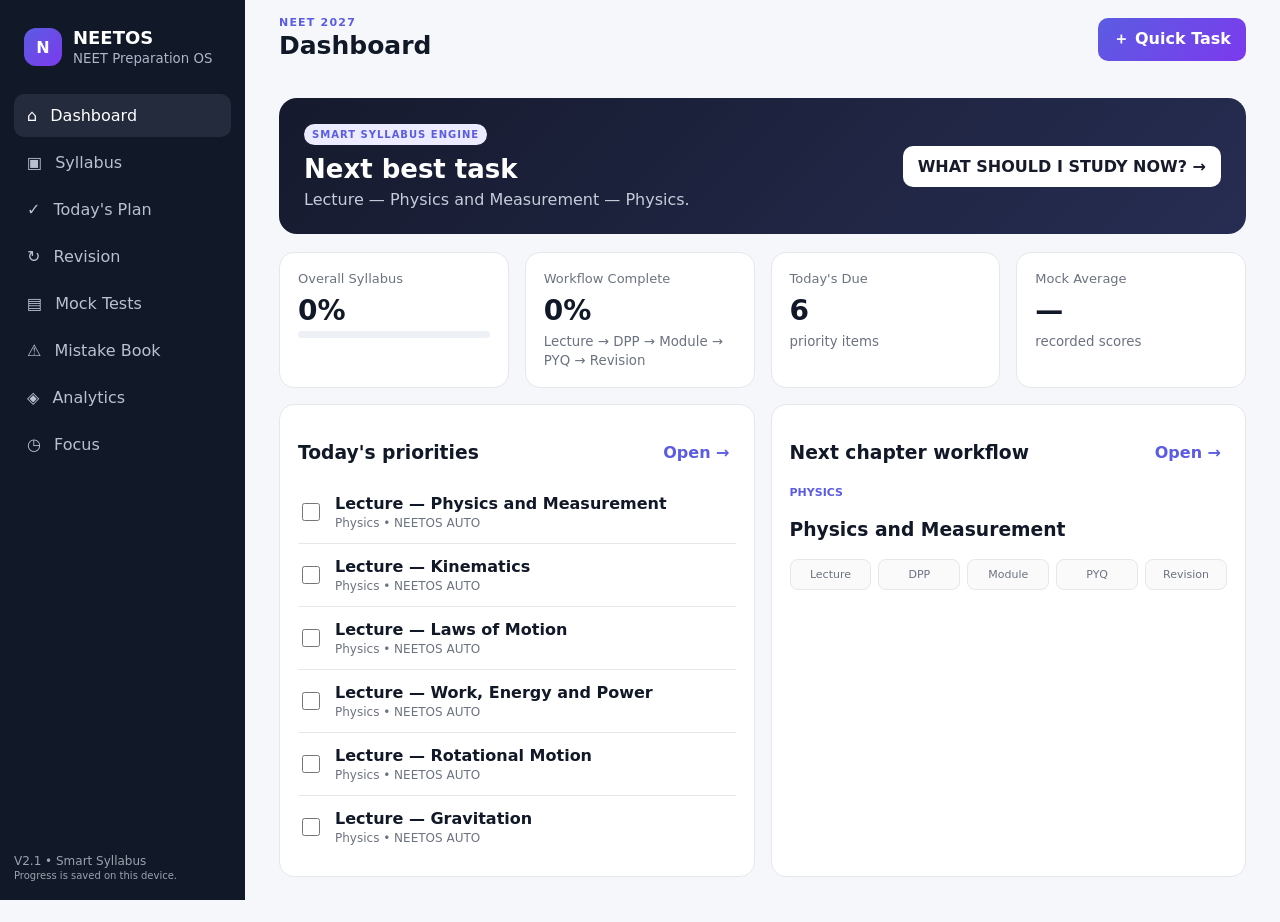
==== index.html @ 8fc38930 "Add files via upload" ====
<!doctype html><html lang="en"><head><meta charset="utf-8"><meta name="viewport" content="width=device-width,initial-scale=1"><meta name="theme-color" content="#111827"><title>NEETOS — V2.1 Smart Syllabus</title><link rel="stylesheet" href="style.css"></head><body>
<div class="app"><aside class="sidebar"><div class="brand"><div class="logo">N</div><div><b>NEETOS</b><small>NEET Preparation OS</small></div></div><nav>
<button class="nav active" data-page="dashboard">⌂ <span>Dashboard</span></button><button class="nav" data-page="syllabus">▣ <span>Syllabus</span></button><button class="nav" data-page="planner">✓ <span>Today's Plan</span></button><button class="nav" data-page="revision">↻ <span>Revision</span></button><button class="nav" data-page="mocks">▤ <span>Mock Tests</span></button><button class="nav" data-page="mistakes">⚠ <span>Mistake Book</span></button><button class="nav" data-page="analytics">◈ <span>Analytics</span></button><button class="nav" data-page="focus">◷ <span>Focus</span></button>
</nav><div class="side-note">V2.1 • Smart Syllabus<br><small>Progress is saved on this device.</small></div></aside>
<main><header class="topbar"><div><div class="eyebrow">NEET 2027</div><h1 id="pageTitle">Dashboard</h1></div><button class="primary" id="quickAdd">＋ Quick Task</button></header>
<section id="dashboard" class="page active"><div class="hero"><div><span class="pill">SMART SYLLABUS ENGINE</span><h2 id="heroTitle">Your next best task.</h2><p id="heroText"></p></div><button class="heroBtn" id="nextTaskBtn">WHAT SHOULD I STUDY NOW? →</button></div>
<div class="grid stats"><div class="card stat"><span>Overall Syllabus</span><strong id="overall">0%</strong><div class="bar"><i id="overallBar"></i></div></div><div class="card stat"><span>Workflow Complete</span><strong id="workflowPct">0%</strong><small>Lecture → DPP → Module → PYQ → Revision</small></div><div class="card stat"><span>Today's Due</span><strong id="todayDue">0</strong><small>priority items</small></div><div class="card stat"><span>Mock Average</span><strong id="mockAvg">—</strong><small>recorded scores</small></div></div>
<div class="grid two"><div class="card"><div class="cardHead"><h3>Today's priorities</h3><button class="ghost" data-go="planner">Open →</button></div><div id="dashTasks"></div></div><div class="card"><div class="cardHead"><h3>Next chapter workflow</h3><button class="ghost" data-go="syllabus">Open →</button></div><div id="dashWorkflow"></div></div></div></section>
<section id="syllabus" class="page"><div class="sectionIntro"><div><h2>Complete syllabus tracker</h2><p>Lecture → DPP → Module → PYQ → Revision. Tap a step to mark it complete.</p></div><select id="subjectFilter"><option>All</option><option>Physics</option><option>Chemistry</option><option>Biology</option></select></div><div class="card"><div id="syllabusList"></div></div></section>
<section id="planner" class="page"><div class="sectionIntro"><div><h2>Today's plan</h2><p>NEETOS generates priority tasks from your incomplete workflow.</p></div><button class="primary" id="addTask">＋ Add task</button></div><div class="card"><div id="taskList"></div></div></section>
<section id="revision" class="page"><div class="sectionIntro"><div><h2>Revision queue</h2><p>Marking a Revision checkpoint starts the 1-3-7-15-30 cycle.</p></div><button class="primary" id="addRevision">＋ Add revision</button></div><div class="card"><div id="revisionList"></div></div></section>
<section id="mocks" class="page"><div class="sectionIntro"><div><h2>Mock tests</h2><p>Record scores and build your trend.</p></div><button class="primary" id="addMock">＋ Add mock</button></div><div class="card"><div id="mockList"></div></div></section>
<section id="mistakes" class="page"><div class="sectionIntro"><div><h2>Mistake book</h2><p>Capture why the question went wrong.</p></div><button class="primary" id="addMistake">＋ Add mistake</button></div><div class="card"><div id="mistakeList"></div></div></section>
<section id="analytics" class="page"><div class="sectionIntro"><div><h2>Analytics</h2><p>Subject and workflow completion.</p></div></div><div class="grid three" id="analyticsGrid"></div><div class="card"><h3>Workflow completion</h3><div id="workflowAnalytics"></div></div></section>
<section id="focus" class="page"><div class="focusWrap"><div class="card timer"><span class="pill">FOCUS MODE</span><div id="timer">50:00</div><p>50 minutes focus</p><button class="primary" id="timerBtn">Start</button> <button class="ghost" id="resetTimer">Reset</button></div><div class="card"><h3>Focus rule</h3><p>One task. One chapter. No switching until the timer ends.</p></div></div></section>
</main></div><div class="modal" id="modal"><div class="modalBox"><button class="close" id="closeModal">×</button><h3 id="modalTitle">Add</h3><form id="modalForm"></form></div></div><script src="app.js"></script></body></html>
---- style.css ----
*{box-sizing:border-box}:root{--bg:#f5f7fb;--card:#fff;--text:#111827;--muted:#6b7280;--line:#e5e7eb;--brand:#5b5ce2;--brand2:#7c3aed}body{margin:0;font-family:Inter,system-ui,sans-serif;background:var(--bg);color:var(--text)}button,select,input{font:inherit}.app{display:flex;min-height:100vh}.sidebar{width:245px;background:#111827;color:#fff;padding:22px 14px;position:fixed;inset:0 auto 0 0}.brand{display:flex;gap:11px;align-items:center;padding:5px 10px 25px}.logo{width:38px;height:38px;border-radius:12px;display:grid;place-items:center;background:linear-gradient(135deg,var(--brand),var(--brand2));font-weight:900}.brand b{display:block;font-size:18px}.brand small{color:#aeb6c8}.nav{width:100%;border:0;background:transparent;color:#b9c1d1;text-align:left;padding:12px 13px;border-radius:10px;margin:2px 0;cursor:pointer}.nav:hover,.nav.active{background:#242b3c;color:#fff}.nav span{margin-left:8px}.side-note{position:absolute;bottom:18px;color:#9ca3af;font-size:12px}main{margin-left:245px;width:calc(100% - 245px);padding:0 34px 45px}.topbar{height:78px;display:flex;justify-content:space-between;align-items:center;margin-bottom:20px}.topbar h1{margin:2px 0;font-size:25px}.eyebrow{font-size:11px;color:var(--brand);font-weight:800;letter-spacing:1.2px}.page{display:none}.page.active{display:block}.primary,.heroBtn{border:0;background:linear-gradient(135deg,var(--brand),var(--brand2));color:#fff;border-radius:10px;padding:11px 15px;font-weight:750;cursor:pointer}.ghost{border:0;background:transparent;color:var(--brand);font-weight:700;cursor:pointer}.hero{background:linear-gradient(135deg,#151a2d,#272d52);color:#fff;border-radius:18px;padding:25px;display:flex;align-items:center;justify-content:space-between;gap:20px;margin-bottom:18px}.hero h2{margin:9px 0 6px;font-size:26px}.hero p{margin:0;color:#c7ccda}.heroBtn{background:#fff;color:#171a2b}.pill{display:inline-block;font-size:10px;font-weight:900;letter-spacing:1px;padding:5px 8px;border-radius:99px;background:#ecebff;color:var(--brand)}.grid{display:grid;gap:16px}.stats{grid-template-columns:repeat(4,1fr);margin-bottom:16px}.two{grid-template-columns:1fr 1fr}.three{grid-template-columns:repeat(3,1fr)}.card{background:var(--card);border:1px solid var(--line);border-radius:15px;padding:18px}.stat span{display:block;color:var(--muted);font-size:13px}.stat strong{display:block;font-size:28px;margin:8px 0 4px}.stat small{color:var(--muted)}.bar,.smallbar{height:7px;background:#edf0f5;border-radius:10px;overflow:hidden}.bar i,.smallbar i{display:block;height:100%;background:linear-gradient(90deg,var(--brand),var(--brand2));width:0}.cardHead,.sectionIntro,.chapterTop{display:flex;justify-content:space-between;align-items:center;gap:12px}.sectionIntro{margin-bottom:16px}.sectionIntro h2{margin:0}.sectionIntro p{color:var(--muted);margin:5px 0 0}.sectionIntro select{padding:9px;border:1px solid var(--line);border-radius:9px;background:#fff}.chapter{padding:15px 0;border-bottom:1px solid var(--line)}.chapter:last-child{border-bottom:0}.subject{font-size:11px;font-weight:800;color:var(--brand);text-transform:uppercase}.chapter strong{display:block;margin:3px 0}.meta{font-size:12px;color:var(--muted);margin-top:3px}.steps{display:grid;grid-template-columns:repeat(5,1fr);gap:7px;margin-top:11px}.step{border:1px solid var(--line);background:#fafafa;border-radius:8px;padding:8px 3px;text-align:center;cursor:pointer;font-size:11px;color:#6b7280}.step.done{background:#eefcf2;border-color:#b7e4c2;color:#15803d;font-weight:800}.task,.revision,.mock,.mistake{padding:13px 0;border-bottom:1px solid var(--line)}.task:last-child,.revision:last-child,.mock:last-child,.mistake:last-child{border-bottom:0}.task{display:flex;gap:12px;align-items:center}.task input{width:18px;height:18px}.task.done .taskTitle{text-decoration:line-through;color:var(--muted)}.taskTitle{font-weight:700}.empty{text-align:center;color:var(--muted);padding:28px}.focusWrap{display:grid;grid-template-columns:1.1fr .9fr;gap:16px}.timer{text-align:center}.timer #timer{font-size:80px;font-weight:850;margin:25px 0 10px}.modal{position:fixed;inset:0;background:#0008;display:none;align-items:center;justify-content:center;padding:18px;z-index:20}.modal.show{display:flex}.modalBox{width:min(500px,100%);background:#fff;border-radius:16px;padding:22px;position:relative}.close{position:absolute;right:14px;top:10px;border:0;background:transparent;font-size:26px}.formRow{margin:12px 0}.formRow label{display:block;font-size:12px;font-weight:750;margin-bottom:5px}.formRow input,.formRow select{width:100%;padding:10px;border:1px solid var(--line);border-radius:9px}.formActions{text-align:right;margin-top:17px}@media(max-width:900px){.sidebar{width:72px;padding:15px 8px}.brand div:last-child,.nav span,.side-note{display:none}.brand{justify-content:center}main{margin-left:72px;width:calc(100% - 72px);padding:0 16px 35px}.stats{grid-template-columns:1fr 1fr}.two,.focusWrap{grid-template-columns:1fr}.hero{align-items:flex-start;flex-direction:column}}@media(max-width:560px){.stats,.three{grid-template-columns:1fr 1fr}.card{padding:14px}.steps{gap:4px}.step{font-size:10px;padding:7px 1px}.timer #timer{font-size:58px}.hero h2{font-size:21px}.heroBtn{width:100%}}
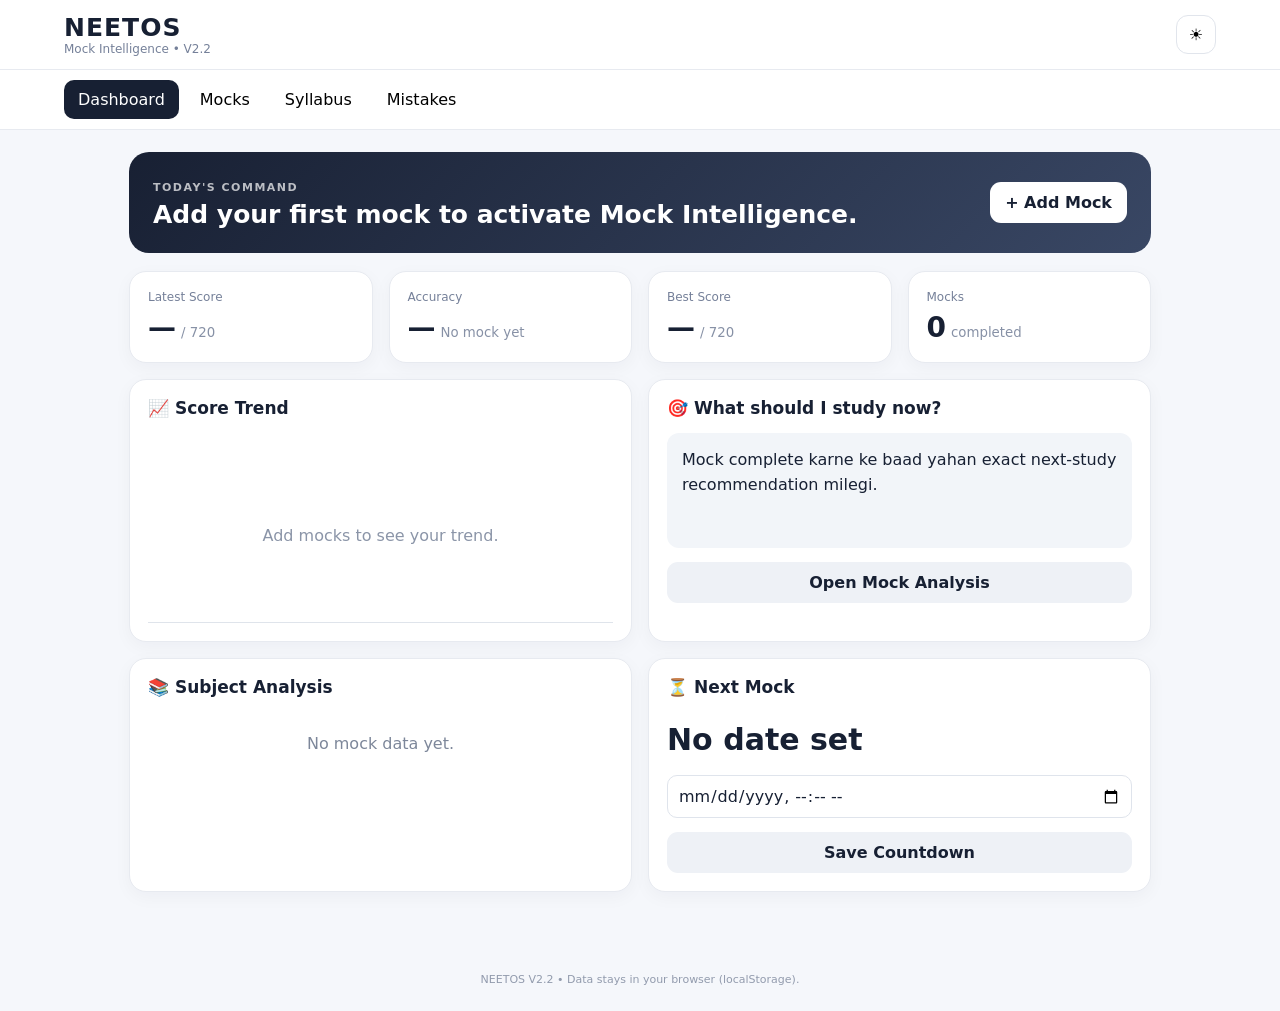
==== commit 0fd51673: "Add files via upload" ====
--- a/index.html
+++ b/index.html
@@ -1,16 +1,114 @@
-<!doctype html><html lang="en"><head><meta charset="utf-8"><meta name="viewport" content="width=device-width,initial-scale=1"><meta name="theme-color" content="#111827"><title>NEETOS — V2.1 Smart Syllabus</title><link rel="stylesheet" href="style.css"></head><body>
-<div class="app"><aside class="sidebar"><div class="brand"><div class="logo">N</div><div><b>NEETOS</b><small>NEET Preparation OS</small></div></div><nav>
-<button class="nav active" data-page="dashboard">⌂ <span>Dashboard</span></button><button class="nav" data-page="syllabus">▣ <span>Syllabus</span></button><button class="nav" data-page="planner">✓ <span>Today's Plan</span></button><button class="nav" data-page="revision">↻ <span>Revision</span></button><button class="nav" data-page="mocks">▤ <span>Mock Tests</span></button><button class="nav" data-page="mistakes">⚠ <span>Mistake Book</span></button><button class="nav" data-page="analytics">◈ <span>Analytics</span></button><button class="nav" data-page="focus">◷ <span>Focus</span></button>
-</nav><div class="side-note">V2.1 • Smart Syllabus<br><small>Progress is saved on this device.</small></div></aside>
-<main><header class="topbar"><div><div class="eyebrow">NEET 2027</div><h1 id="pageTitle">Dashboard</h1></div><button class="primary" id="quickAdd">＋ Quick Task</button></header>
-<section id="dashboard" class="page active"><div class="hero"><div><span class="pill">SMART SYLLABUS ENGINE</span><h2 id="heroTitle">Your next best task.</h2><p id="heroText"></p></div><button class="heroBtn" id="nextTaskBtn">WHAT SHOULD I STUDY NOW? →</button></div>
-<div class="grid stats"><div class="card stat"><span>Overall Syllabus</span><strong id="overall">0%</strong><div class="bar"><i id="overallBar"></i></div></div><div class="card stat"><span>Workflow Complete</span><strong id="workflowPct">0%</strong><small>Lecture → DPP → Module → PYQ → Revision</small></div><div class="card stat"><span>Today's Due</span><strong id="todayDue">0</strong><small>priority items</small></div><div class="card stat"><span>Mock Average</span><strong id="mockAvg">—</strong><small>recorded scores</small></div></div>
-<div class="grid two"><div class="card"><div class="cardHead"><h3>Today's priorities</h3><button class="ghost" data-go="planner">Open →</button></div><div id="dashTasks"></div></div><div class="card"><div class="cardHead"><h3>Next chapter workflow</h3><button class="ghost" data-go="syllabus">Open →</button></div><div id="dashWorkflow"></div></div></div></section>
-<section id="syllabus" class="page"><div class="sectionIntro"><div><h2>Complete syllabus tracker</h2><p>Lecture → DPP → Module → PYQ → Revision. Tap a step to mark it complete.</p></div><select id="subjectFilter"><option>All</option><option>Physics</option><option>Chemistry</option><option>Biology</option></select></div><div class="card"><div id="syllabusList"></div></div></section>
-<section id="planner" class="page"><div class="sectionIntro"><div><h2>Today's plan</h2><p>NEETOS generates priority tasks from your incomplete workflow.</p></div><button class="primary" id="addTask">＋ Add task</button></div><div class="card"><div id="taskList"></div></div></section>
-<section id="revision" class="page"><div class="sectionIntro"><div><h2>Revision queue</h2><p>Marking a Revision checkpoint starts the 1-3-7-15-30 cycle.</p></div><button class="primary" id="addRevision">＋ Add revision</button></div><div class="card"><div id="revisionList"></div></div></section>
-<section id="mocks" class="page"><div class="sectionIntro"><div><h2>Mock tests</h2><p>Record scores and build your trend.</p></div><button class="primary" id="addMock">＋ Add mock</button></div><div class="card"><div id="mockList"></div></div></section>
-<section id="mistakes" class="page"><div class="sectionIntro"><div><h2>Mistake book</h2><p>Capture why the question went wrong.</p></div><button class="primary" id="addMistake">＋ Add mistake</button></div><div class="card"><div id="mistakeList"></div></div></section>
-<section id="analytics" class="page"><div class="sectionIntro"><div><h2>Analytics</h2><p>Subject and workflow completion.</p></div></div><div class="grid three" id="analyticsGrid"></div><div class="card"><h3>Workflow completion</h3><div id="workflowAnalytics"></div></div></section>
-<section id="focus" class="page"><div class="focusWrap"><div class="card timer"><span class="pill">FOCUS MODE</span><div id="timer">50:00</div><p>50 minutes focus</p><button class="primary" id="timerBtn">Start</button> <button class="ghost" id="resetTimer">Reset</button></div><div class="card"><h3>Focus rule</h3><p>One task. One chapter. No switching until the timer ends.</p></div></div></section>
-</main></div><div class="modal" id="modal"><div class="modalBox"><button class="close" id="closeModal">×</button><h3 id="modalTitle">Add</h3><form id="modalForm"></form></div></div><script src="app.js"></script></body></html>+<!doctype html>
+<html lang="en">
+<head>
+<meta charset="utf-8">
+<meta name="viewport" content="width=device-width,initial-scale=1">
+<title>NEETOS V2.2</title>
+<link rel="stylesheet" href="style.css">
+</head>
+<body>
+<header class="top">
+  <div>
+    <div class="brand">NEETOS</div>
+    <div class="sub">Mock Intelligence • V2.2</div>
+  </div>
+  <button id="themeBtn" class="iconbtn">☀️</button>
+</header>
+
+<nav class="tabs">
+  <button data-tab="dashboard" class="active">Dashboard</button>
+  <button data-tab="mocks">Mocks</button>
+  <button data-tab="syllabus">Syllabus</button>
+  <button data-tab="mistakes">Mistakes</button>
+</nav>
+
+<main>
+<section id="dashboard" class="page active">
+  <div class="hero">
+    <div><span class="eyebrow">TODAY'S COMMAND</span><h1 id="command">Add your first mock to activate Mock Intelligence.</h1></div>
+    <button class="primary" onclick="showTab('mocks');scrollToForm()">+ Add Mock</button>
+  </div>
+
+  <div class="grid four">
+    <div class="card stat"><span>Latest Score</span><strong id="latestScore">—</strong><small>/ 720</small></div>
+    <div class="card stat"><span>Accuracy</span><strong id="accuracy">—</strong><small id="attemptInfo">No mock yet</small></div>
+    <div class="card stat"><span>Best Score</span><strong id="bestScore">—</strong><small>/ 720</small></div>
+    <div class="card stat"><span>Mocks</span><strong id="mockCount">0</strong><small>completed</small></div>
+  </div>
+
+  <div class="grid two">
+    <div class="card">
+      <div class="cardhead"><h2>📈 Score Trend</h2><span id="trendText"></span></div>
+      <div id="chart" class="chart empty">Add mocks to see your trend.</div>
+    </div>
+    <div class="card">
+      <div class="cardhead"><h2>🎯 What should I study now?</h2></div>
+      <div id="recommendation" class="recommendation">Your next action will appear here after mock analysis.</div>
+      <button class="secondary full" onclick="showTab('mocks')">Open Mock Analysis</button>
+    </div>
+  </div>
+
+  <div class="grid two">
+    <div class="card">
+      <div class="cardhead"><h2>📚 Subject Analysis</h2></div>
+      <div id="subjectBars"></div>
+    </div>
+    <div class="card">
+      <div class="cardhead"><h2>⏳ Next Mock</h2></div>
+      <div id="countdown" class="countdown">No date set</div>
+      <input id="nextMockDate" type="datetime-local">
+      <button class="secondary full" onclick="saveCountdown()">Save Countdown</button>
+    </div>
+  </div>
+</section>
+
+<section id="mocks" class="page">
+  <div class="sectiontitle"><div><span class="eyebrow">MOCK INTELLIGENCE</span><h1>Mock Manager</h1></div></div>
+  <div class="card formcard" id="mockFormCard">
+    <h2>➕ Add Mock Result</h2>
+    <div class="formgrid">
+      <label>Mock name<input id="mName" placeholder="Mock 04"></label>
+      <label>Date<input id="mDate" type="date"></label>
+      <label>Physics marks<input id="mPhy" type="number" min="0" max="180" placeholder="0"></label>
+      <label>Chemistry marks<input id="mChem" type="number" min="0" max="180" placeholder="0"></label>
+      <label>Biology marks<input id="mBio" type="number" min="0" max="360" placeholder="0"></label>
+      <label>Correct<input id="mCorrect" type="number" min="0" placeholder="0"></label>
+      <label>Wrong<input id="mWrong" type="number" min="0" placeholder="0"></label>
+      <label>Unattempted<input id="mUnattempted" type="number" min="0" placeholder="0"></label>
+      <label>Primary mistake type
+        <select id="mMistake"><option>Conceptual</option><option>Calculation</option><option>Memory</option><option>Silly</option><option>Misread</option></select>
+      </label>
+      <label>Weak chapter / topic<input id="mWeak" placeholder="e.g. Current Electricity"></label>
+    </div>
+    <div class="preview"><b>Total:</b> <span id="formTotal">0</span>/720 &nbsp; <b>Accuracy:</b> <span id="formAcc">—</span></div>
+    <button class="primary" onclick="addMock()">Save Mock</button>
+    <p class="hint">Marks can be entered directly. Correct/wrong/unattempted are used for accuracy and mistake analysis.</p>
+  </div>
+  <div class="card">
+    <div class="cardhead"><h2>Mock History</h2><button class="secondary" onclick="clearMocks()">Clear All</button></div>
+    <div id="mockList" class="list"></div>
+  </div>
+</section>
+
+<section id="syllabus" class="page">
+  <div class="sectiontitle"><div><span class="eyebrow">SMART SYLLABUS</span><h1>Chapter Progress</h1></div></div>
+  <div class="card">
+    <p class="hint">Use this alongside V2.1. V2.2 reads your existing NEETOS V2.1 syllabus data when available.</p>
+    <div id="syllabusStats"></div>
+    <div id="syllabusList"></div>
+  </div>
+</section>
+
+<section id="mistakes" class="page">
+  <div class="sectiontitle"><div><span class="eyebrow">MISTAKE INTELLIGENCE</span><h1>Mistake Patterns</h1></div></div>
+  <div class="grid two">
+    <div class="card"><h2>Type breakdown</h2><div id="mistakeTypes"></div></div>
+    <div class="card"><h2>Weak chapters from mocks</h2><div id="weakTopics"></div></div>
+  </div>
+</section>
+</main>
+
+<footer>NEETOS V2.2 • Data stays in your browser (localStorage).</footer>
+<script src="app.js"></script>
+</body>
+</html>
--- a/style.css
+++ b/style.css
@@ -1 +1,2 @@
-*{box-sizing:border-box}:root{--bg:#f5f7fb;--card:#fff;--text:#111827;--muted:#6b7280;--line:#e5e7eb;--brand:#5b5ce2;--brand2:#7c3aed}body{margin:0;font-family:Inter,system-ui,sans-serif;background:var(--bg);color:var(--text)}button,select,input{font:inherit}.app{display:flex;min-height:100vh}.sidebar{width:245px;background:#111827;color:#fff;padding:22px 14px;position:fixed;inset:0 auto 0 0}.brand{display:flex;gap:11px;align-items:center;padding:5px 10px 25px}.logo{width:38px;height:38px;border-radius:12px;display:grid;place-items:center;background:linear-gradient(135deg,var(--brand),var(--brand2));font-weight:900}.brand b{display:block;font-size:18px}.brand small{color:#aeb6c8}.nav{width:100%;border:0;background:transparent;color:#b9c1d1;text-align:left;padding:12px 13px;border-radius:10px;margin:2px 0;cursor:pointer}.nav:hover,.nav.active{background:#242b3c;color:#fff}.nav span{margin-left:8px}.side-note{position:absolute;bottom:18px;color:#9ca3af;font-size:12px}main{margin-left:245px;width:calc(100% - 245px);padding:0 34px 45px}.topbar{height:78px;display:flex;justify-content:space-between;align-items:center;margin-bottom:20px}.topbar h1{margin:2px 0;font-size:25px}.eyebrow{font-size:11px;color:var(--brand);font-weight:800;letter-spacing:1.2px}.page{display:none}.page.active{display:block}.primary,.heroBtn{border:0;background:linear-gradient(135deg,var(--brand),var(--brand2));color:#fff;border-radius:10px;padding:11px 15px;font-weight:750;cursor:pointer}.ghost{border:0;background:transparent;color:var(--brand);font-weight:700;cursor:pointer}.hero{background:linear-gradient(135deg,#151a2d,#272d52);color:#fff;border-radius:18px;padding:25px;display:flex;align-items:center;justify-content:space-between;gap:20px;margin-bottom:18px}.hero h2{margin:9px 0 6px;font-size:26px}.hero p{margin:0;color:#c7ccda}.heroBtn{background:#fff;color:#171a2b}.pill{display:inline-block;font-size:10px;font-weight:900;letter-spacing:1px;padding:5px 8px;border-radius:99px;background:#ecebff;color:var(--brand)}.grid{display:grid;gap:16px}.stats{grid-template-columns:repeat(4,1fr);margin-bottom:16px}.two{grid-template-columns:1fr 1fr}.three{grid-template-columns:repeat(3,1fr)}.card{background:var(--card);border:1px solid var(--line);border-radius:15px;padding:18px}.stat span{display:block;color:var(--muted);font-size:13px}.stat strong{display:block;font-size:28px;margin:8px 0 4px}.stat small{color:var(--muted)}.bar,.smallbar{height:7px;background:#edf0f5;border-radius:10px;overflow:hidden}.bar i,.smallbar i{display:block;height:100%;background:linear-gradient(90deg,var(--brand),var(--brand2));width:0}.cardHead,.sectionIntro,.chapterTop{display:flex;justify-content:space-between;align-items:center;gap:12px}.sectionIntro{margin-bottom:16px}.sectionIntro h2{margin:0}.sectionIntro p{color:var(--muted);margin:5px 0 0}.sectionIntro select{padding:9px;border:1px solid var(--line);border-radius:9px;background:#fff}.chapter{padding:15px 0;border-bottom:1px solid var(--line)}.chapter:last-child{border-bottom:0}.subject{font-size:11px;font-weight:800;color:var(--brand);text-transform:uppercase}.chapter strong{display:block;margin:3px 0}.meta{font-size:12px;color:var(--muted);margin-top:3px}.steps{display:grid;grid-template-columns:repeat(5,1fr);gap:7px;margin-top:11px}.step{border:1px solid var(--line);background:#fafafa;border-radius:8px;padding:8px 3px;text-align:center;cursor:pointer;font-size:11px;color:#6b7280}.step.done{background:#eefcf2;border-color:#b7e4c2;color:#15803d;font-weight:800}.task,.revision,.mock,.mistake{padding:13px 0;border-bottom:1px solid var(--line)}.task:last-child,.revision:last-child,.mock:last-child,.mistake:last-child{border-bottom:0}.task{display:flex;gap:12px;align-items:center}.task input{width:18px;height:18px}.task.done .taskTitle{text-decoration:line-through;color:var(--muted)}.taskTitle{font-weight:700}.empty{text-align:center;color:var(--muted);padding:28px}.focusWrap{display:grid;grid-template-columns:1.1fr .9fr;gap:16px}.timer{text-align:center}.timer #timer{font-size:80px;font-weight:850;margin:25px 0 10px}.modal{position:fixed;inset:0;background:#0008;display:none;align-items:center;justify-content:center;padding:18px;z-index:20}.modal.show{display:flex}.modalBox{width:min(500px,100%);background:#fff;border-radius:16px;padding:22px;position:relative}.close{position:absolute;right:14px;top:10px;border:0;background:transparent;font-size:26px}.formRow{margin:12px 0}.formRow label{display:block;font-size:12px;font-weight:750;margin-bottom:5px}.formRow input,.formRow select{width:100%;padding:10px;border:1px solid var(--line);border-radius:9px}.formActions{text-align:right;margin-top:17px}@media(max-width:900px){.sidebar{width:72px;padding:15px 8px}.brand div:last-child,.nav span,.side-note{display:none}.brand{justify-content:center}main{margin-left:72px;width:calc(100% - 72px);padding:0 16px 35px}.stats{grid-template-columns:1fr 1fr}.two,.focusWrap{grid-template-columns:1fr}.hero{align-items:flex-start;flex-direction:column}}@media(max-width:560px){.stats,.three{grid-template-columns:1fr 1fr}.card{padding:14px}.steps{gap:4px}.step{font-size:10px;padding:7px 1px}.timer #timer{font-size:58px}.hero h2{font-size:21px}.heroBtn{width:100%}}+*{box-sizing:border-box}body{margin:0;font-family:Inter,system-ui,-apple-system,Segoe UI,sans-serif;background:#f5f7fb;color:#172033}button,input,select{font:inherit}.top{height:70px;padding:12px 5%;display:flex;justify-content:space-between;align-items:center;background:#fff;border-bottom:1px solid #e7eaf0;position:sticky;top:0;z-index:10}.brand{font-weight:900;font-size:25px;letter-spacing:1px}.sub{font-size:12px;color:#758099}.iconbtn{border:1px solid #e1e5ec;background:#fff;border-radius:12px;padding:9px 12px;cursor:pointer}.tabs{display:flex;gap:7px;padding:10px 5%;overflow:auto;background:#fff;border-bottom:1px solid #e7eaf0}.tabs button{border:0;background:transparent;padding:10px 14px;border-radius:10px;cursor:pointer;white-space:nowrap}.tabs button.active{background:#172033;color:#fff}.page{display:none;max-width:1150px;margin:auto;padding:22px 5% 40px}.page.active{display:block}.hero{display:flex;justify-content:space-between;gap:20px;align-items:center;padding:24px;border-radius:20px;background:linear-gradient(135deg,#182033,#394764);color:#fff;margin-bottom:18px}.hero h1{margin:5px 0 0;font-size:25px}.eyebrow{font-size:11px;letter-spacing:1.5px;opacity:.7;font-weight:800}.primary,.secondary{border:0;border-radius:11px;padding:11px 15px;cursor:pointer;font-weight:750}.primary{background:#fff;color:#172033}.hero .primary{white-space:nowrap}.secondary{background:#eef1f6;color:#172033}.full{width:100%;margin-top:14px}.grid{display:grid;gap:16px;margin-bottom:16px}.four{grid-template-columns:repeat(4,1fr)}.two{grid-template-columns:repeat(2,1fr)}.card{background:#fff;border:1px solid #e7eaf0;border-radius:17px;padding:18px;box-shadow:0 5px 18px rgba(20,30,50,.04)}.stat span{display:block;font-size:12px;color:#758099}.stat strong{font-size:28px;margin-top:7px;display:inline-block}.stat small{color:#8791a6;margin-left:5px}.cardhead{display:flex;justify-content:space-between;align-items:center;gap:10px}.card h2{font-size:17px;margin:0 0 15px}.chart{height:190px;display:flex;align-items:end;gap:10px;padding:20px 8px 5px;border-bottom:1px solid #dfe4eb}.chart.empty{align-items:center;justify-content:center;color:#8b95a8}.barwrap{height:100%;flex:1;display:flex;align-items:end;justify-content:center;gap:4px;position:relative}.bar{width:min(42px,80%);min-height:4px;background:#172033;border-radius:7px 7px 2px 2px}.barlabel{position:absolute;bottom:-23px;font-size:10px;color:#748096;white-space:nowrap}.bartop{position:absolute;font-size:10px;bottom:calc(var(--h) + 2px)}.recommendation{padding:15px;background:#f2f5f9;border-radius:12px;line-height:1.55;min-height:115px}.countdown{font-size:30px;font-weight:900;margin:10px 0 18px}.countdown small{font-size:13px;font-weight:600;color:#778197}.formgrid{display:grid;grid-template-columns:repeat(3,1fr);gap:13px}.formgrid label{font-size:12px;font-weight:700;color:#657087}.formgrid input,.formgrid select,#nextMockDate{display:block;width:100%;margin-top:6px;border:1px solid #dfe4ec;border-radius:10px;padding:10px;background:#fff;color:#172033}.preview{margin:15px 0;padding:12px;background:#f5f7fb;border-radius:10px}.hint{font-size:12px;color:#7b8599}.listitem{padding:14px 0;border-bottom:1px solid #edf0f4}.listitem:last-child{border-bottom:0}.mockrow{display:flex;justify-content:space-between;gap:10px;align-items:center}.score{font-weight:900;font-size:20px}.pill{display:inline-block;background:#eef1f6;border-radius:999px;padding:5px 9px;font-size:11px;margin:3px}.subject{margin:12px 0}.subjecthead{display:flex;justify-content:space-between;font-size:12px;margin-bottom:5px}.track{height:9px;background:#edf0f4;border-radius:99px;overflow:hidden}.fill{height:100%;background:#172033;border-radius:99px}.sectiontitle{margin-bottom:16px}.sectiontitle h1{margin:4px 0 0}.mini{font-size:12px;color:#778197}.tag{font-size:11px;padding:5px 8px;border-radius:8px;background:#f0f2f6}.emptybox{padding:22px;text-align:center;color:#7d879a}footer{text-align:center;padding:25px;color:#929bad;font-size:11px}@media(max-width:800px){.four{grid-template-columns:repeat(2,1fr)}.two{grid-template-columns:1fr}.formgrid{grid-template-columns:repeat(2,1fr)}.hero{align-items:flex-start;flex-direction:column}.hero h1{font-size:21px}}@media(max-width:520px){.page{padding:16px 4% 30px}.formgrid{grid-template-columns:1fr}.top{padding:12px 4%}.tabs{padding:8px 4%}.stat strong{font-size:24px}.hero{padding:18px}.chart{gap:5px}.bar{width:75%}}
+body.dark{background:#101521;color:#e9edf5}body.dark .top,body.dark .tabs,body.dark .card,body.dark input,body.dark select,body.dark .iconbtn{background:#171d2b;color:#e9edf5;border-color:#293246}body.dark .tabs button.active{background:#e9edf5;color:#101521}body.dark .secondary,body.dark .recommendation,body.dark .preview,body.dark .tag{background:#222a3b;color:#e9edf5}body.dark .track{background:#2b3446}body.dark .bar,body.dark .fill{background:#e9edf5}body.dark .hero{background:linear-gradient(135deg,#0c111c,#273147)}
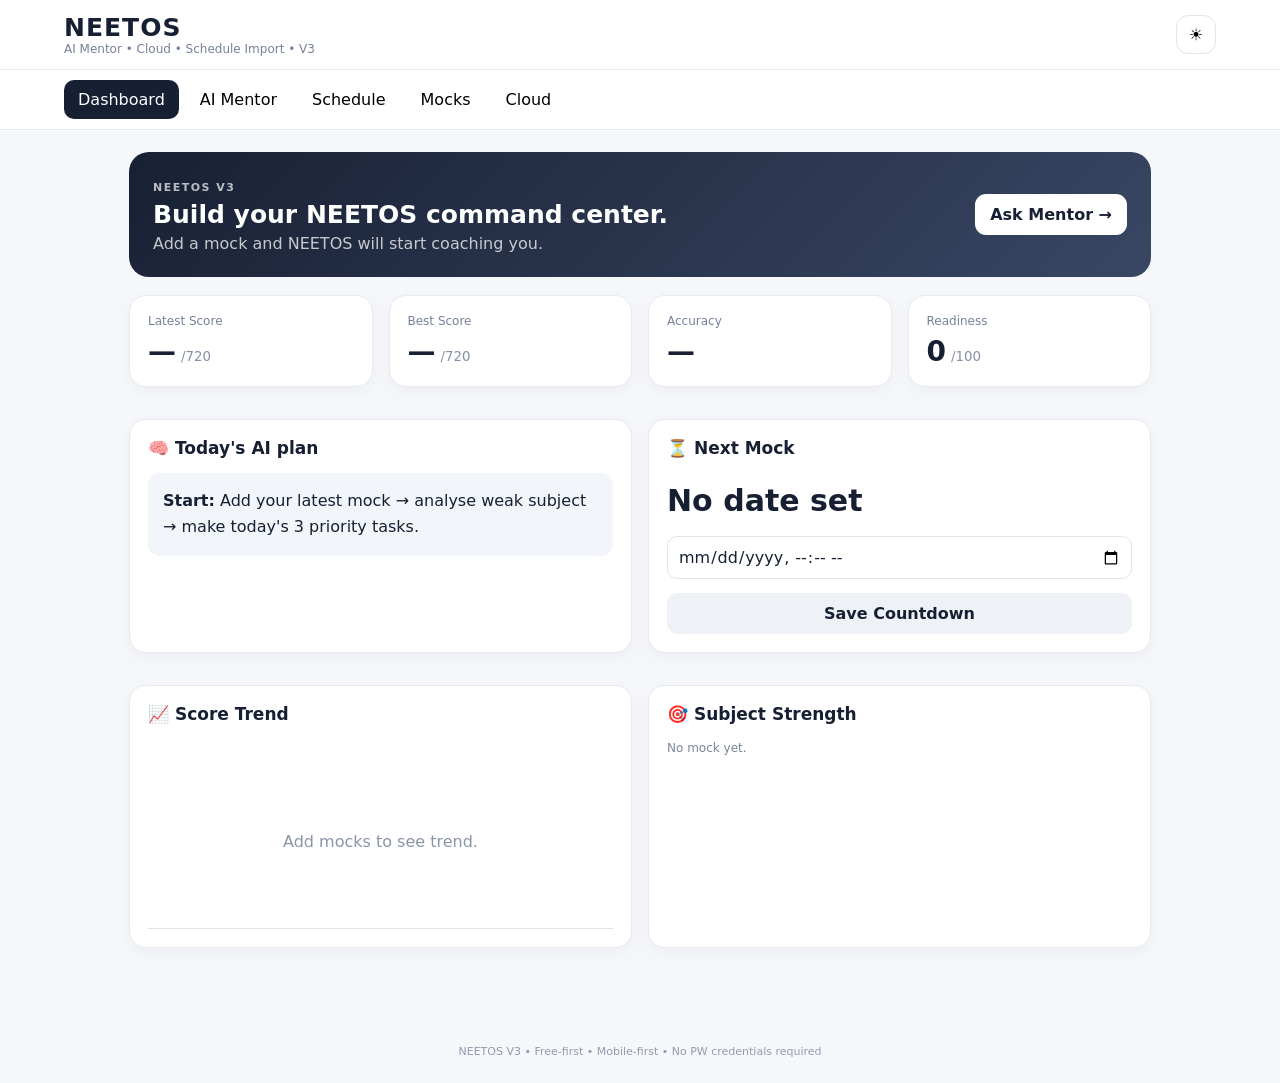
==== commit 0ac90dc9: "Add files via upload" ====
--- a/index.html
+++ b/index.html
@@ -3,112 +3,110 @@
 <head>
 <meta charset="utf-8">
 <meta name="viewport" content="width=device-width,initial-scale=1">
-<title>NEETOS V2.2</title>
+<title>NEETOS V3</title>
 <link rel="stylesheet" href="style.css">
 </head>
 <body>
 <header class="top">
-  <div>
-    <div class="brand">NEETOS</div>
-    <div class="sub">Mock Intelligence • V2.2</div>
-  </div>
+  <div><div class="brand">NEETOS</div><div class="sub">AI Mentor • Cloud • Schedule Import • V3</div></div>
   <button id="themeBtn" class="iconbtn">☀️</button>
 </header>
-
 <nav class="tabs">
   <button data-tab="dashboard" class="active">Dashboard</button>
+  <button data-tab="mentor">AI Mentor</button>
+  <button data-tab="schedule">Schedule</button>
   <button data-tab="mocks">Mocks</button>
-  <button data-tab="syllabus">Syllabus</button>
-  <button data-tab="mistakes">Mistakes</button>
+  <button data-tab="settings">Cloud</button>
 </nav>
-
 <main>
 <section id="dashboard" class="page active">
-  <div class="hero">
-    <div><span class="eyebrow">TODAY'S COMMAND</span><h1 id="command">Add your first mock to activate Mock Intelligence.</h1></div>
-    <button class="primary" onclick="showTab('mocks');scrollToForm()">+ Add Mock</button>
+  <div class="hero"><div><span class="eyebrow">NEETOS V3</span><h1 id="command">Your NEET command center.</h1><p id="subcommand">Study smarter. Track everything.</p></div><button class="primary" onclick="showTab('mentor')">Ask Mentor →</button></div>
+  <div class="grid four">
+    <div class="card stat"><span>Latest Score</span><strong id="latestScore">—</strong><small>/720</small></div>
+    <div class="card stat"><span>Best Score</span><strong id="bestScore">—</strong><small>/720</small></div>
+    <div class="card stat"><span>Accuracy</span><strong id="accuracy">—</strong></div>
+    <div class="card stat"><span>Readiness</span><strong id="readiness">—</strong><small>/100</small></div>
   </div>
+  <div class="grid two">
+    <div class="card"><div class="cardhead"><h2>🧠 Today's AI plan</h2></div><div id="todayPlan" class="plan"></div></div>
+    <div class="card"><div class="cardhead"><h2>⏳ Next Mock</h2></div><div id="countdown" class="countdown">No date set</div><input id="nextMockDate" type="datetime-local"><button class="secondary full" onclick="saveCountdown()">Save Countdown</button></div>
+  </div>
+  <div class="grid two">
+    <div class="card"><h2>📈 Score Trend</h2><div id="chart" class="chart empty">Add mocks to see trend.</div></div>
+    <div class="card"><h2>🎯 Subject Strength</h2><div id="subjects"></div></div>
+  </div>
+</section>
 
-  <div class="grid four">
-    <div class="card stat"><span>Latest Score</span><strong id="latestScore">—</strong><small>/ 720</small></div>
-    <div class="card stat"><span>Accuracy</span><strong id="accuracy">—</strong><small id="attemptInfo">No mock yet</small></div>
-    <div class="card stat"><span>Best Score</span><strong id="bestScore">—</strong><small>/ 720</small></div>
-    <div class="card stat"><span>Mocks</span><strong id="mockCount">0</strong><small>completed</small></div>
+<section id="mentor" class="page">
+  <div class="sectiontitle"><span class="eyebrow">PERSONAL STUDY MENTOR</span><h1>Ask NEETOS</h1></div>
+  <div class="card mentorbox">
+    <div class="suggestions">
+      <button onclick="ask('What should I study now?')">What should I study now?</button>
+      <button onclick="ask('Why is my score low?')">Why is my score low?</button>
+      <button onclick="ask('How should I revise?')">How should I revise?</button>
+      <button onclick="ask('What should I do before my next mock?')">Next mock strategy</button>
+    </div>
+    <div id="chat" class="chat"><div class="bubble bot">Main NEETOS Mentor hoon. Tumhare mocks, syllabus aur schedule ko dekhkar practical next step dunga.</div></div>
+    <div class="askrow"><input id="question" placeholder="Ask anything about your NEET preparation…"><button class="primary darkbtn" onclick="ask()">Ask</button></div>
+    <p class="hint">V3 mentor is a free rule-based study coach. Real external AI API is not required for this version.</p>
   </div>
+</section>
 
-  <div class="grid two">
-    <div class="card">
-      <div class="cardhead"><h2>📈 Score Trend</h2><span id="trendText"></span></div>
-      <div id="chart" class="chart empty">Add mocks to see your trend.</div>
-    </div>
-    <div class="card">
-      <div class="cardhead"><h2>🎯 What should I study now?</h2></div>
-      <div id="recommendation" class="recommendation">Your next action will appear here after mock analysis.</div>
-      <button class="secondary full" onclick="showTab('mocks')">Open Mock Analysis</button>
-    </div>
+<section id="schedule" class="page">
+  <div class="sectiontitle"><span class="eyebrow">SCHEDULE IMPORT</span><h1>PW / Study Schedule</h1></div>
+  <div class="card">
+    <h2>📥 Import CSV or JSON</h2>
+    <p class="hint">Export/copy your study schedule into a simple CSV or JSON file. NEETOS will store it locally. No PW password is ever needed.</p>
+    <input id="scheduleFile" type="file" accept=".csv,.json,text/csv,application/json">
+    <div id="importStatus" class="status"></div>
   </div>
-
-  <div class="grid two">
-    <div class="card">
-      <div class="cardhead"><h2>📚 Subject Analysis</h2></div>
-      <div id="subjectBars"></div>
-    </div>
-    <div class="card">
-      <div class="cardhead"><h2>⏳ Next Mock</h2></div>
-      <div id="countdown" class="countdown">No date set</div>
-      <input id="nextMockDate" type="datetime-local">
-      <button class="secondary full" onclick="saveCountdown()">Save Countdown</button>
-    </div>
+  <div class="card">
+    <div class="cardhead"><h2>Today's schedule</h2><button class="secondary" onclick="clearSchedule()">Clear</button></div>
+    <div id="scheduleList"></div>
   </div>
 </section>
 
 <section id="mocks" class="page">
-  <div class="sectiontitle"><div><span class="eyebrow">MOCK INTELLIGENCE</span><h1>Mock Manager</h1></div></div>
-  <div class="card formcard" id="mockFormCard">
-    <h2>➕ Add Mock Result</h2>
+  <div class="sectiontitle"><span class="eyebrow">MOCK INTELLIGENCE</span><h1>Mock Results</h1></div>
+  <div class="card formcard">
     <div class="formgrid">
-      <label>Mock name<input id="mName" placeholder="Mock 04"></label>
+      <label>Mock name<input id="mName" placeholder="Mock 05"></label>
       <label>Date<input id="mDate" type="date"></label>
-      <label>Physics marks<input id="mPhy" type="number" min="0" max="180" placeholder="0"></label>
-      <label>Chemistry marks<input id="mChem" type="number" min="0" max="180" placeholder="0"></label>
-      <label>Biology marks<input id="mBio" type="number" min="0" max="360" placeholder="0"></label>
-      <label>Correct<input id="mCorrect" type="number" min="0" placeholder="0"></label>
-      <label>Wrong<input id="mWrong" type="number" min="0" placeholder="0"></label>
-      <label>Unattempted<input id="mUnattempted" type="number" min="0" placeholder="0"></label>
-      <label>Primary mistake type
-        <select id="mMistake"><option>Conceptual</option><option>Calculation</option><option>Memory</option><option>Silly</option><option>Misread</option></select>
-      </label>
-      <label>Weak chapter / topic<input id="mWeak" placeholder="e.g. Current Electricity"></label>
+      <label>Physics<input id="mPhy" type="number" min="0" max="180"></label>
+      <label>Chemistry<input id="mChem" type="number" min="0" max="180"></label>
+      <label>Biology<input id="mBio" type="number" min="0" max="360"></label>
+      <label>Correct<input id="mCorrect" type="number" min="0"></label>
+      <label>Wrong<input id="mWrong" type="number" min="0"></label>
+      <label>Unattempted<input id="mUnattempted" type="number" min="0"></label>
+      <label>Mistake type<select id="mMistake"><option>Conceptual</option><option>Calculation</option><option>Memory</option><option>Silly</option><option>Misread</option></select></label>
+      <label>Weak chapter<input id="mWeak" placeholder="e.g. Current Electricity"></label>
     </div>
     <div class="preview"><b>Total:</b> <span id="formTotal">0</span>/720 &nbsp; <b>Accuracy:</b> <span id="formAcc">—</span></div>
-    <button class="primary" onclick="addMock()">Save Mock</button>
-    <p class="hint">Marks can be entered directly. Correct/wrong/unattempted are used for accuracy and mistake analysis.</p>
+    <button class="primary darkbtn" onclick="addMock()">Save Mock</button>
+  </div>
+  <div class="card"><div class="cardhead"><h2>History</h2><button class="secondary" onclick="clearMocks()">Clear All</button></div><div id="mockList"></div></div>
+</section>
+
+<section id="settings" class="page">
+  <div class="sectiontitle"><span class="eyebrow">CLOUD SYNC</span><h1>Backup & Settings</h1></div>
+  <div class="card">
+    <h2>☁️ Optional Supabase Cloud</h2>
+    <p class="hint">V3 works fully offline. For cloud sync, create your own Supabase project and paste its project URL + anon/publishable key here. Never enter a PW password or private/service-role key.</p>
+    <label>Supabase Project URL<input id="sbUrl" placeholder="https://your-project.supabase.co"></label>
+    <label>Supabase anon/publishable key<input id="sbKey" placeholder="Paste public anon/publishable key"></label>
+    <div class="row"><button class="primary darkbtn" onclick="saveCloud()">Save Cloud Settings</button><button class="secondary" onclick="testCloud()">Test Connection</button></div>
+    <div id="cloudStatus" class="status"></div>
   </div>
   <div class="card">
-    <div class="cardhead"><h2>Mock History</h2><button class="secondary" onclick="clearMocks()">Clear All</button></div>
-    <div id="mockList" class="list"></div>
+    <h2>💾 Local Backup</h2>
+    <p class="hint">Download your NEETOS data as JSON, or restore it later.</p>
+    <div class="row"><button class="primary darkbtn" onclick="exportData()">Export Backup</button><label class="filebtn">Import Backup<input id="backupFile" type="file" accept=".json"></label></div>
+    <div id="backupStatus" class="status"></div>
   </div>
-</section>
-
-<section id="syllabus" class="page">
-  <div class="sectiontitle"><div><span class="eyebrow">SMART SYLLABUS</span><h1>Chapter Progress</h1></div></div>
-  <div class="card">
-    <p class="hint">Use this alongside V2.1. V2.2 reads your existing NEETOS V2.1 syllabus data when available.</p>
-    <div id="syllabusStats"></div>
-    <div id="syllabusList"></div>
-  </div>
-</section>
-
-<section id="mistakes" class="page">
-  <div class="sectiontitle"><div><span class="eyebrow">MISTAKE INTELLIGENCE</span><h1>Mistake Patterns</h1></div></div>
-  <div class="grid two">
-    <div class="card"><h2>Type breakdown</h2><div id="mistakeTypes"></div></div>
-    <div class="card"><h2>Weak chapters from mocks</h2><div id="weakTopics"></div></div>
-  </div>
+  <div class="card"><h2>ℹ️ V3 privacy</h2><p class="hint">Your data remains in this browser unless you explicitly configure cloud sync. NEETOS never asks for your PW login credentials.</p></div>
 </section>
 </main>
-
-<footer>NEETOS V2.2 • Data stays in your browser (localStorage).</footer>
+<footer>NEETOS V3 • Free-first • Mobile-first • No PW credentials required</footer>
 <script src="app.js"></script>
 </body>
 </html>
--- a/style.css
+++ b/style.css
@@ -1,2 +1,2 @@
-*{box-sizing:border-box}body{margin:0;font-family:Inter,system-ui,-apple-system,Segoe UI,sans-serif;background:#f5f7fb;color:#172033}button,input,select{font:inherit}.top{height:70px;padding:12px 5%;display:flex;justify-content:space-between;align-items:center;background:#fff;border-bottom:1px solid #e7eaf0;position:sticky;top:0;z-index:10}.brand{font-weight:900;font-size:25px;letter-spacing:1px}.sub{font-size:12px;color:#758099}.iconbtn{border:1px solid #e1e5ec;background:#fff;border-radius:12px;padding:9px 12px;cursor:pointer}.tabs{display:flex;gap:7px;padding:10px 5%;overflow:auto;background:#fff;border-bottom:1px solid #e7eaf0}.tabs button{border:0;background:transparent;padding:10px 14px;border-radius:10px;cursor:pointer;white-space:nowrap}.tabs button.active{background:#172033;color:#fff}.page{display:none;max-width:1150px;margin:auto;padding:22px 5% 40px}.page.active{display:block}.hero{display:flex;justify-content:space-between;gap:20px;align-items:center;padding:24px;border-radius:20px;background:linear-gradient(135deg,#182033,#394764);color:#fff;margin-bottom:18px}.hero h1{margin:5px 0 0;font-size:25px}.eyebrow{font-size:11px;letter-spacing:1.5px;opacity:.7;font-weight:800}.primary,.secondary{border:0;border-radius:11px;padding:11px 15px;cursor:pointer;font-weight:750}.primary{background:#fff;color:#172033}.hero .primary{white-space:nowrap}.secondary{background:#eef1f6;color:#172033}.full{width:100%;margin-top:14px}.grid{display:grid;gap:16px;margin-bottom:16px}.four{grid-template-columns:repeat(4,1fr)}.two{grid-template-columns:repeat(2,1fr)}.card{background:#fff;border:1px solid #e7eaf0;border-radius:17px;padding:18px;box-shadow:0 5px 18px rgba(20,30,50,.04)}.stat span{display:block;font-size:12px;color:#758099}.stat strong{font-size:28px;margin-top:7px;display:inline-block}.stat small{color:#8791a6;margin-left:5px}.cardhead{display:flex;justify-content:space-between;align-items:center;gap:10px}.card h2{font-size:17px;margin:0 0 15px}.chart{height:190px;display:flex;align-items:end;gap:10px;padding:20px 8px 5px;border-bottom:1px solid #dfe4eb}.chart.empty{align-items:center;justify-content:center;color:#8b95a8}.barwrap{height:100%;flex:1;display:flex;align-items:end;justify-content:center;gap:4px;position:relative}.bar{width:min(42px,80%);min-height:4px;background:#172033;border-radius:7px 7px 2px 2px}.barlabel{position:absolute;bottom:-23px;font-size:10px;color:#748096;white-space:nowrap}.bartop{position:absolute;font-size:10px;bottom:calc(var(--h) + 2px)}.recommendation{padding:15px;background:#f2f5f9;border-radius:12px;line-height:1.55;min-height:115px}.countdown{font-size:30px;font-weight:900;margin:10px 0 18px}.countdown small{font-size:13px;font-weight:600;color:#778197}.formgrid{display:grid;grid-template-columns:repeat(3,1fr);gap:13px}.formgrid label{font-size:12px;font-weight:700;color:#657087}.formgrid input,.formgrid select,#nextMockDate{display:block;width:100%;margin-top:6px;border:1px solid #dfe4ec;border-radius:10px;padding:10px;background:#fff;color:#172033}.preview{margin:15px 0;padding:12px;background:#f5f7fb;border-radius:10px}.hint{font-size:12px;color:#7b8599}.listitem{padding:14px 0;border-bottom:1px solid #edf0f4}.listitem:last-child{border-bottom:0}.mockrow{display:flex;justify-content:space-between;gap:10px;align-items:center}.score{font-weight:900;font-size:20px}.pill{display:inline-block;background:#eef1f6;border-radius:999px;padding:5px 9px;font-size:11px;margin:3px}.subject{margin:12px 0}.subjecthead{display:flex;justify-content:space-between;font-size:12px;margin-bottom:5px}.track{height:9px;background:#edf0f4;border-radius:99px;overflow:hidden}.fill{height:100%;background:#172033;border-radius:99px}.sectiontitle{margin-bottom:16px}.sectiontitle h1{margin:4px 0 0}.mini{font-size:12px;color:#778197}.tag{font-size:11px;padding:5px 8px;border-radius:8px;background:#f0f2f6}.emptybox{padding:22px;text-align:center;color:#7d879a}footer{text-align:center;padding:25px;color:#929bad;font-size:11px}@media(max-width:800px){.four{grid-template-columns:repeat(2,1fr)}.two{grid-template-columns:1fr}.formgrid{grid-template-columns:repeat(2,1fr)}.hero{align-items:flex-start;flex-direction:column}.hero h1{font-size:21px}}@media(max-width:520px){.page{padding:16px 4% 30px}.formgrid{grid-template-columns:1fr}.top{padding:12px 4%}.tabs{padding:8px 4%}.stat strong{font-size:24px}.hero{padding:18px}.chart{gap:5px}.bar{width:75%}}
-body.dark{background:#101521;color:#e9edf5}body.dark .top,body.dark .tabs,body.dark .card,body.dark input,body.dark select,body.dark .iconbtn{background:#171d2b;color:#e9edf5;border-color:#293246}body.dark .tabs button.active{background:#e9edf5;color:#101521}body.dark .secondary,body.dark .recommendation,body.dark .preview,body.dark .tag{background:#222a3b;color:#e9edf5}body.dark .track{background:#2b3446}body.dark .bar,body.dark .fill{background:#e9edf5}body.dark .hero{background:linear-gradient(135deg,#0c111c,#273147)}+*{box-sizing:border-box}body{margin:0;font-family:Inter,system-ui,-apple-system,Segoe UI,sans-serif;background:#f5f7fb;color:#172033}button,input,select{font:inherit}.top{height:70px;padding:12px 5%;display:flex;justify-content:space-between;align-items:center;background:#fff;border-bottom:1px solid #e7eaf0;position:sticky;top:0;z-index:10}.brand{font-weight:900;font-size:25px;letter-spacing:1px}.sub{font-size:12px;color:#758099}.iconbtn{border:1px solid #e1e5ec;background:#fff;border-radius:12px;padding:9px 12px;cursor:pointer}.tabs{display:flex;gap:7px;padding:10px 5%;overflow:auto;background:#fff;border-bottom:1px solid #e7eaf0}.tabs button{border:0;background:transparent;padding:10px 14px;border-radius:10px;cursor:pointer;white-space:nowrap}.tabs button.active{background:#172033;color:#fff}.page{display:none;max-width:1150px;margin:auto;padding:22px 5% 40px}.page.active{display:block}.hero{display:flex;justify-content:space-between;gap:20px;align-items:center;padding:24px;border-radius:20px;background:linear-gradient(135deg,#182033,#394764);color:#fff;margin-bottom:18px}.hero h1{margin:5px 0;font-size:25px}.hero p{margin:0;opacity:.75}.eyebrow{font-size:11px;letter-spacing:1.5px;opacity:.7;font-weight:800}.primary,.secondary,.suggestions button,.filebtn{border:0;border-radius:11px;padding:11px 15px;cursor:pointer;font-weight:750}.primary{background:#fff;color:#172033}.darkbtn{background:#172033;color:#fff}.secondary{background:#eef1f6;color:#172033}.full{width:100%;margin-top:14px}.grid{display:grid;gap:16px;margin-bottom:16px}.four{grid-template-columns:repeat(4,1fr)}.two{grid-template-columns:repeat(2,1fr)}.card{background:#fff;border:1px solid #e7eaf0;border-radius:17px;padding:18px;box-shadow:0 5px 18px rgba(20,30,50,.04);margin-bottom:16px}.card h2{font-size:17px;margin:0 0 15px}.stat span{display:block;font-size:12px;color:#758099}.stat strong{font-size:28px;margin-top:7px;display:inline-block}.stat small{color:#8791a6;margin-left:5px}.cardhead,.row,.askrow{display:flex;justify-content:space-between;align-items:center;gap:10px}.chart{height:190px;display:flex;align-items:end;gap:10px;padding:20px 8px 5px;border-bottom:1px solid #dfe4eb}.chart.empty{align-items:center;justify-content:center;color:#8b95a8}.barwrap{height:100%;flex:1;display:flex;align-items:end;justify-content:center;position:relative}.bar{width:min(42px,80%);min-height:4px;background:#172033;border-radius:7px 7px 2px 2px}.barlabel{position:absolute;bottom:-23px;font-size:10px;color:#748096;white-space:nowrap}.bartop{position:absolute;font-size:10px;bottom:calc(var(--h) + 2px)}.plan{line-height:1.65;background:#f2f5f9;border-radius:12px;padding:15px}.countdown{font-size:30px;font-weight:900;margin:10px 0 18px}.countdown small{font-size:13px;font-weight:600;color:#778197}.card input,.card select{display:block;width:100%;margin-top:6px;border:1px solid #dfe4ec;border-radius:10px;padding:10px;background:#fff;color:#172033}.formgrid{display:grid;grid-template-columns:repeat(3,1fr);gap:13px}.formgrid label,.card>label{font-size:12px;font-weight:700;color:#657087;margin-bottom:10px}.preview{margin:15px 0;padding:12px;background:#f5f7fb;border-radius:10px}.hint{font-size:12px;color:#7b8599;line-height:1.5}.subject{margin:12px 0}.subjecthead{display:flex;justify-content:space-between;font-size:12px;margin-bottom:5px}.track{height:9px;background:#edf0f4;border-radius:99px;overflow:hidden}.fill{height:100%;background:#172033;border-radius:99px}.listitem{padding:14px 0;border-bottom:1px solid #edf0f4}.listitem:last-child{border-bottom:0}.score{font-weight:900;font-size:20px}.pill{display:inline-block;background:#eef1f6;border-radius:999px;padding:5px 9px;font-size:11px;margin:3px}.mini{font-size:12px;color:#778197}.status{margin-top:12px;font-size:13px}.suggestions{display:flex;gap:8px;flex-wrap:wrap;margin-bottom:15px}.suggestions button{background:#eef1f6;color:#172033}.chat{min-height:230px;max-height:450px;overflow:auto;padding:12px;background:#f7f8fb;border-radius:13px}.bubble{padding:12px 14px;border-radius:13px;margin:8px 0;max-width:88%;line-height:1.55;font-size:14px}.bubble.bot{background:#e9edf4}.bubble.user{background:#172033;color:#fff;margin-left:auto}.askrow{margin-top:12px}.askrow input{margin:0!important;flex:1}.filebtn{background:#172033;color:#fff;display:inline-block}.filebtn input{display:none}.sectiontitle{margin-bottom:16px}.sectiontitle h1{margin:4px 0}footer{text-align:center;padding:25px;color:#929bad;font-size:11px}@media(max-width:800px){.four{grid-template-columns:repeat(2,1fr)}.two{grid-template-columns:1fr}.formgrid{grid-template-columns:repeat(2,1fr)}.hero{align-items:flex-start;flex-direction:column}.hero h1{font-size:21px}}@media(max-width:520px){.page{padding:16px 4% 30px}.formgrid{grid-template-columns:1fr}.top{padding:12px 4%}.tabs{padding:8px 4%}.hero{padding:18px}.row,.askrow{align-items:stretch}.row{flex-wrap:wrap}.chart{gap:5px}.bar{width:75%}}
+body.dark{background:#101521;color:#e9edf5}body.dark .top,body.dark .tabs,body.dark .card,body.dark input,body.dark select,body.dark .iconbtn{background:#171d2b;color:#e9edf5;border-color:#293246}body.dark .tabs button.active{background:#e9edf5;color:#101521}body.dark .secondary,body.dark .suggestions button,body.dark .plan,body.dark .preview,body.dark .pill{background:#222a3b;color:#e9edf5}body.dark .chat{background:#141a27}body.dark .bubble.bot{background:#242d3f}body.dark .bar,body.dark .fill{background:#e9edf5}
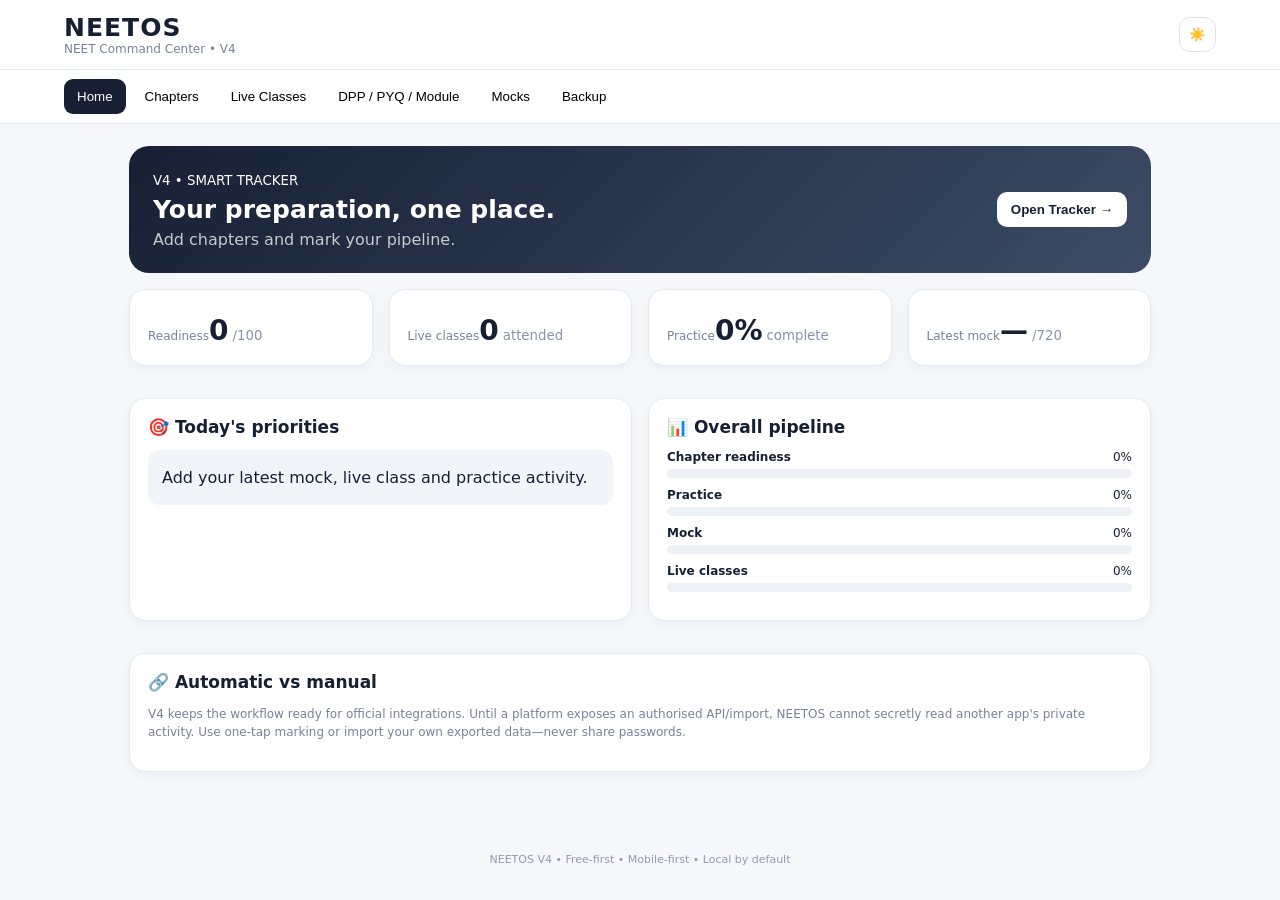
==== commit 88b868a3: "Add files via upload" ====
--- a/index.html
+++ b/index.html
@@ -1,112 +1,20 @@
-<!doctype html>
-<html lang="en">
-<head>
-<meta charset="utf-8">
-<meta name="viewport" content="width=device-width,initial-scale=1">
-<title>NEETOS V3</title>
-<link rel="stylesheet" href="style.css">
-</head>
-<body>
-<header class="top">
-  <div><div class="brand">NEETOS</div><div class="sub">AI Mentor • Cloud • Schedule Import • V3</div></div>
-  <button id="themeBtn" class="iconbtn">☀️</button>
-</header>
-<nav class="tabs">
-  <button data-tab="dashboard" class="active">Dashboard</button>
-  <button data-tab="mentor">AI Mentor</button>
-  <button data-tab="schedule">Schedule</button>
-  <button data-tab="mocks">Mocks</button>
-  <button data-tab="settings">Cloud</button>
-</nav>
+<!doctype html><html lang="en"><head><meta charset="utf-8"><meta name="viewport" content="width=device-width,initial-scale=1"><title>NEETOS V4</title><link rel="stylesheet" href="style.css"></head><body>
+<header class="top"><div><b class="brand">NEETOS</b><div class="sub">NEET Command Center • V4</div></div><button id="theme" class="icon">☀️</button></header>
+<nav class="tabs"><button class="active" data-tab="home">Home</button><button data-tab="chapters">Chapters</button><button data-tab="classes">Live Classes</button><button data-tab="practice">DPP / PYQ / Module</button><button data-tab="mocks">Mocks</button><button data-tab="backup">Backup</button></nav>
 <main>
-<section id="dashboard" class="page active">
-  <div class="hero"><div><span class="eyebrow">NEETOS V3</span><h1 id="command">Your NEET command center.</h1><p id="subcommand">Study smarter. Track everything.</p></div><button class="primary" onclick="showTab('mentor')">Ask Mentor →</button></div>
-  <div class="grid four">
-    <div class="card stat"><span>Latest Score</span><strong id="latestScore">—</strong><small>/720</small></div>
-    <div class="card stat"><span>Best Score</span><strong id="bestScore">—</strong><small>/720</small></div>
-    <div class="card stat"><span>Accuracy</span><strong id="accuracy">—</strong></div>
-    <div class="card stat"><span>Readiness</span><strong id="readiness">—</strong><small>/100</small></div>
-  </div>
-  <div class="grid two">
-    <div class="card"><div class="cardhead"><h2>🧠 Today's AI plan</h2></div><div id="todayPlan" class="plan"></div></div>
-    <div class="card"><div class="cardhead"><h2>⏳ Next Mock</h2></div><div id="countdown" class="countdown">No date set</div><input id="nextMockDate" type="datetime-local"><button class="secondary full" onclick="saveCountdown()">Save Countdown</button></div>
-  </div>
-  <div class="grid two">
-    <div class="card"><h2>📈 Score Trend</h2><div id="chart" class="chart empty">Add mocks to see trend.</div></div>
-    <div class="card"><h2>🎯 Subject Strength</h2><div id="subjects"></div></div>
-  </div>
-</section>
+<section id="home" class="page active"><div class="hero"><div><small>V4 • SMART TRACKER</small><h1 id="headline">Your preparation, one place.</h1><p id="next">Complete a few tasks to unlock smart priorities.</p></div><button class="primary" onclick="tab('chapters')">Open Tracker →</button></div>
+<div class="grid four"><div class="card stat"><span>Readiness</span><strong id="ready">0</strong><small>/100</small></div><div class="card stat"><span>Live classes</span><strong id="attended">0</strong><small>attended</small></div><div class="card stat"><span>Practice</span><strong id="practicePct">0%</strong><small>complete</small></div><div class="card stat"><span>Latest mock</span><strong id="score">—</strong><small>/720</small></div></div>
+<div class="grid two"><div class="card"><h2>🎯 Today's priorities</h2><div id="priorities" class="plan"></div></div><div class="card"><h2>📊 Overall pipeline</h2><div id="pipeline"></div></div></div>
+<div class="card"><h2>🔗 Automatic vs manual</h2><p class="hint">V4 keeps the workflow ready for official integrations. Until a platform exposes an authorised API/import, NEETOS cannot secretly read another app's private activity. Use one-tap marking or import your own exported data—never share passwords.</p></div></section>
 
-<section id="mentor" class="page">
-  <div class="sectiontitle"><span class="eyebrow">PERSONAL STUDY MENTOR</span><h1>Ask NEETOS</h1></div>
-  <div class="card mentorbox">
-    <div class="suggestions">
-      <button onclick="ask('What should I study now?')">What should I study now?</button>
-      <button onclick="ask('Why is my score low?')">Why is my score low?</button>
-      <button onclick="ask('How should I revise?')">How should I revise?</button>
-      <button onclick="ask('What should I do before my next mock?')">Next mock strategy</button>
-    </div>
-    <div id="chat" class="chat"><div class="bubble bot">Main NEETOS Mentor hoon. Tumhare mocks, syllabus aur schedule ko dekhkar practical next step dunga.</div></div>
-    <div class="askrow"><input id="question" placeholder="Ask anything about your NEET preparation…"><button class="primary darkbtn" onclick="ask()">Ask</button></div>
-    <p class="hint">V3 mentor is a free rule-based study coach. Real external AI API is not required for this version.</p>
-  </div>
-</section>
+<section id="chapters" class="page"><div class="title"><small>CHAPTER ENGINE</small><h1>Lecture → DPP → Module → PYQ → Revision → Test</h1></div>
+<div class="card"><div class="row"><input id="search" placeholder="Search chapter…"><select id="subjectFilter"><option value="">All subjects</option><option>Physics</option><option>Chemistry</option><option>Biology</option></select><button class="secondary" onclick="addChapter()">+ Add chapter</button></div></div><div id="chapterList"></div></section>
 
-<section id="schedule" class="page">
-  <div class="sectiontitle"><span class="eyebrow">SCHEDULE IMPORT</span><h1>PW / Study Schedule</h1></div>
-  <div class="card">
-    <h2>📥 Import CSV or JSON</h2>
-    <p class="hint">Export/copy your study schedule into a simple CSV or JSON file. NEETOS will store it locally. No PW password is ever needed.</p>
-    <input id="scheduleFile" type="file" accept=".csv,.json,text/csv,application/json">
-    <div id="importStatus" class="status"></div>
-  </div>
-  <div class="card">
-    <div class="cardhead"><h2>Today's schedule</h2><button class="secondary" onclick="clearSchedule()">Clear</button></div>
-    <div id="scheduleList"></div>
-  </div>
-</section>
+<section id="classes" class="page"><div class="title"><small>LIVE CLASS ONLY</small><h1>Live Class Attendance</h1></div><div class="card"><div class="formgrid"><label>Date<input id="cd" type="date"></label><label>Subject<input id="cs" placeholder="Physics"></label><label>Class / Topic<input id="ct" placeholder="Live lecture topic"></label><label>Duration (min)<input id="cm" type="number" min="1"></label></div><button class="primary dark" onclick="addClass()">Add live class</button><p class="hint">Only classes you explicitly add here are tracked. Mark attended/missed yourself.</p></div><div class="card"><h2>Class history</h2><div id="classList"></div></div></section>
 
-<section id="mocks" class="page">
-  <div class="sectiontitle"><span class="eyebrow">MOCK INTELLIGENCE</span><h1>Mock Results</h1></div>
-  <div class="card formcard">
-    <div class="formgrid">
-      <label>Mock name<input id="mName" placeholder="Mock 05"></label>
-      <label>Date<input id="mDate" type="date"></label>
-      <label>Physics<input id="mPhy" type="number" min="0" max="180"></label>
-      <label>Chemistry<input id="mChem" type="number" min="0" max="180"></label>
-      <label>Biology<input id="mBio" type="number" min="0" max="360"></label>
-      <label>Correct<input id="mCorrect" type="number" min="0"></label>
-      <label>Wrong<input id="mWrong" type="number" min="0"></label>
-      <label>Unattempted<input id="mUnattempted" type="number" min="0"></label>
-      <label>Mistake type<select id="mMistake"><option>Conceptual</option><option>Calculation</option><option>Memory</option><option>Silly</option><option>Misread</option></select></label>
-      <label>Weak chapter<input id="mWeak" placeholder="e.g. Current Electricity"></label>
-    </div>
-    <div class="preview"><b>Total:</b> <span id="formTotal">0</span>/720 &nbsp; <b>Accuracy:</b> <span id="formAcc">—</span></div>
-    <button class="primary darkbtn" onclick="addMock()">Save Mock</button>
-  </div>
-  <div class="card"><div class="cardhead"><h2>History</h2><button class="secondary" onclick="clearMocks()">Clear All</button></div><div id="mockList"></div></div>
-</section>
+<section id="practice" class="page"><div class="title"><small>PRACTICE TRACKER</small><h1>DPP • PYQ • Module • Questions</h1></div><div class="card"><div class="formgrid"><label>Type<select id="pt"><option>DPP</option><option>PYQ</option><option>Module</option><option>Question Practice</option></select></label><label>Subject<input id="ps" placeholder="Chemistry"></label><label>Chapter<input id="pc" placeholder="Chemical Bonding"></label><label>Total questions<input id="pq" type="number" min="1"></label><label>Correct<input id="pco" type="number" min="0"></label><label>Date<input id="pd" type="date"></label></div><button class="primary dark" onclick="addPractice()">Save practice</button></div><div class="card"><h2>Practice history</h2><div id="practiceList"></div></div></section>
 
-<section id="settings" class="page">
-  <div class="sectiontitle"><span class="eyebrow">CLOUD SYNC</span><h1>Backup & Settings</h1></div>
-  <div class="card">
-    <h2>☁️ Optional Supabase Cloud</h2>
-    <p class="hint">V3 works fully offline. For cloud sync, create your own Supabase project and paste its project URL + anon/publishable key here. Never enter a PW password or private/service-role key.</p>
-    <label>Supabase Project URL<input id="sbUrl" placeholder="https://your-project.supabase.co"></label>
-    <label>Supabase anon/publishable key<input id="sbKey" placeholder="Paste public anon/publishable key"></label>
-    <div class="row"><button class="primary darkbtn" onclick="saveCloud()">Save Cloud Settings</button><button class="secondary" onclick="testCloud()">Test Connection</button></div>
-    <div id="cloudStatus" class="status"></div>
-  </div>
-  <div class="card">
-    <h2>💾 Local Backup</h2>
-    <p class="hint">Download your NEETOS data as JSON, or restore it later.</p>
-    <div class="row"><button class="primary darkbtn" onclick="exportData()">Export Backup</button><label class="filebtn">Import Backup<input id="backupFile" type="file" accept=".json"></label></div>
-    <div id="backupStatus" class="status"></div>
-  </div>
-  <div class="card"><h2>ℹ️ V3 privacy</h2><p class="hint">Your data remains in this browser unless you explicitly configure cloud sync. NEETOS never asks for your PW login credentials.</p></div>
-</section>
-</main>
-<footer>NEETOS V3 • Free-first • Mobile-first • No PW credentials required</footer>
-<script src="app.js"></script>
-</body>
-</html>+<section id="mocks" class="page"><div class="title"><small>MOCK INTELLIGENCE</small><h1>Mock Results</h1></div><div class="card"><div class="formgrid"><label>Name<input id="mn" placeholder="Mock 01"></label><label>Date<input id="md" type="date"></label><label>Physics<input id="mp" type="number" max="180"></label><label>Chemistry<input id="mc" type="number" max="180"></label><label>Biology<input id="mb" type="number" max="360"></label><label>Correct<input id="mcr" type="number"></label><label>Wrong<input id="mwr" type="number"></label><label>Weak chapter<input id="mwk"></label></div><button class="primary dark" onclick="addMock()">Save mock</button></div><div class="card"><h2>Mock history</h2><div id="mockList"></div></div></section>
+
+<section id="backup" class="page"><div class="title"><small>DATA CONTROL</small><h1>Backup & Import</h1></div><div class="card"><h2>💾 Your data</h2><button class="primary dark" onclick="exportData()">Export NEETOS backup</button> <label class="filebtn">Restore backup<input id="restore" type="file" accept=".json"></label><div id="bstatus" class="status"></div></div><div class="card"><h2>📥 Import activity</h2><p class="hint">Import your own CSV/JSON export. This is the safe bridge for future official integrations.</p><input id="import" type="file" accept=".csv,.json"><div id="istatus" class="status"></div></div><div class="card"><h2>🧩 Integration-ready design</h2><p class="hint">When an authorised API is available, an adapter can map: live-class attendance → classes, DPP/PYQ/module results → practice, mock results → mocks. V4 itself does not bypass app security or scrape private accounts.</p></div></section>
+</main><footer>NEETOS V4 • Free-first • Mobile-first • Local by default</footer><script src="app.js"></script></body></html>
--- a/style.css
+++ b/style.css
@@ -1,2 +1,2 @@
-*{box-sizing:border-box}body{margin:0;font-family:Inter,system-ui,-apple-system,Segoe UI,sans-serif;background:#f5f7fb;color:#172033}button,input,select{font:inherit}.top{height:70px;padding:12px 5%;display:flex;justify-content:space-between;align-items:center;background:#fff;border-bottom:1px solid #e7eaf0;position:sticky;top:0;z-index:10}.brand{font-weight:900;font-size:25px;letter-spacing:1px}.sub{font-size:12px;color:#758099}.iconbtn{border:1px solid #e1e5ec;background:#fff;border-radius:12px;padding:9px 12px;cursor:pointer}.tabs{display:flex;gap:7px;padding:10px 5%;overflow:auto;background:#fff;border-bottom:1px solid #e7eaf0}.tabs button{border:0;background:transparent;padding:10px 14px;border-radius:10px;cursor:pointer;white-space:nowrap}.tabs button.active{background:#172033;color:#fff}.page{display:none;max-width:1150px;margin:auto;padding:22px 5% 40px}.page.active{display:block}.hero{display:flex;justify-content:space-between;gap:20px;align-items:center;padding:24px;border-radius:20px;background:linear-gradient(135deg,#182033,#394764);color:#fff;margin-bottom:18px}.hero h1{margin:5px 0;font-size:25px}.hero p{margin:0;opacity:.75}.eyebrow{font-size:11px;letter-spacing:1.5px;opacity:.7;font-weight:800}.primary,.secondary,.suggestions button,.filebtn{border:0;border-radius:11px;padding:11px 15px;cursor:pointer;font-weight:750}.primary{background:#fff;color:#172033}.darkbtn{background:#172033;color:#fff}.secondary{background:#eef1f6;color:#172033}.full{width:100%;margin-top:14px}.grid{display:grid;gap:16px;margin-bottom:16px}.four{grid-template-columns:repeat(4,1fr)}.two{grid-template-columns:repeat(2,1fr)}.card{background:#fff;border:1px solid #e7eaf0;border-radius:17px;padding:18px;box-shadow:0 5px 18px rgba(20,30,50,.04);margin-bottom:16px}.card h2{font-size:17px;margin:0 0 15px}.stat span{display:block;font-size:12px;color:#758099}.stat strong{font-size:28px;margin-top:7px;display:inline-block}.stat small{color:#8791a6;margin-left:5px}.cardhead,.row,.askrow{display:flex;justify-content:space-between;align-items:center;gap:10px}.chart{height:190px;display:flex;align-items:end;gap:10px;padding:20px 8px 5px;border-bottom:1px solid #dfe4eb}.chart.empty{align-items:center;justify-content:center;color:#8b95a8}.barwrap{height:100%;flex:1;display:flex;align-items:end;justify-content:center;position:relative}.bar{width:min(42px,80%);min-height:4px;background:#172033;border-radius:7px 7px 2px 2px}.barlabel{position:absolute;bottom:-23px;font-size:10px;color:#748096;white-space:nowrap}.bartop{position:absolute;font-size:10px;bottom:calc(var(--h) + 2px)}.plan{line-height:1.65;background:#f2f5f9;border-radius:12px;padding:15px}.countdown{font-size:30px;font-weight:900;margin:10px 0 18px}.countdown small{font-size:13px;font-weight:600;color:#778197}.card input,.card select{display:block;width:100%;margin-top:6px;border:1px solid #dfe4ec;border-radius:10px;padding:10px;background:#fff;color:#172033}.formgrid{display:grid;grid-template-columns:repeat(3,1fr);gap:13px}.formgrid label,.card>label{font-size:12px;font-weight:700;color:#657087;margin-bottom:10px}.preview{margin:15px 0;padding:12px;background:#f5f7fb;border-radius:10px}.hint{font-size:12px;color:#7b8599;line-height:1.5}.subject{margin:12px 0}.subjecthead{display:flex;justify-content:space-between;font-size:12px;margin-bottom:5px}.track{height:9px;background:#edf0f4;border-radius:99px;overflow:hidden}.fill{height:100%;background:#172033;border-radius:99px}.listitem{padding:14px 0;border-bottom:1px solid #edf0f4}.listitem:last-child{border-bottom:0}.score{font-weight:900;font-size:20px}.pill{display:inline-block;background:#eef1f6;border-radius:999px;padding:5px 9px;font-size:11px;margin:3px}.mini{font-size:12px;color:#778197}.status{margin-top:12px;font-size:13px}.suggestions{display:flex;gap:8px;flex-wrap:wrap;margin-bottom:15px}.suggestions button{background:#eef1f6;color:#172033}.chat{min-height:230px;max-height:450px;overflow:auto;padding:12px;background:#f7f8fb;border-radius:13px}.bubble{padding:12px 14px;border-radius:13px;margin:8px 0;max-width:88%;line-height:1.55;font-size:14px}.bubble.bot{background:#e9edf4}.bubble.user{background:#172033;color:#fff;margin-left:auto}.askrow{margin-top:12px}.askrow input{margin:0!important;flex:1}.filebtn{background:#172033;color:#fff;display:inline-block}.filebtn input{display:none}.sectiontitle{margin-bottom:16px}.sectiontitle h1{margin:4px 0}footer{text-align:center;padding:25px;color:#929bad;font-size:11px}@media(max-width:800px){.four{grid-template-columns:repeat(2,1fr)}.two{grid-template-columns:1fr}.formgrid{grid-template-columns:repeat(2,1fr)}.hero{align-items:flex-start;flex-direction:column}.hero h1{font-size:21px}}@media(max-width:520px){.page{padding:16px 4% 30px}.formgrid{grid-template-columns:1fr}.top{padding:12px 4%}.tabs{padding:8px 4%}.hero{padding:18px}.row,.askrow{align-items:stretch}.row{flex-wrap:wrap}.chart{gap:5px}.bar{width:75%}}
-body.dark{background:#101521;color:#e9edf5}body.dark .top,body.dark .tabs,body.dark .card,body.dark input,body.dark select,body.dark .iconbtn{background:#171d2b;color:#e9edf5;border-color:#293246}body.dark .tabs button.active{background:#e9edf5;color:#101521}body.dark .secondary,body.dark .suggestions button,body.dark .plan,body.dark .preview,body.dark .pill{background:#222a3b;color:#e9edf5}body.dark .chat{background:#141a27}body.dark .bubble.bot{background:#242d3f}body.dark .bar,body.dark .fill{background:#e9edf5}+*{box-sizing:border-box}body{margin:0;font-family:system-ui,-apple-system,Segoe UI,sans-serif;background:#f5f7fb;color:#172033}.top{height:70px;padding:12px 5%;display:flex;justify-content:space-between;align-items:center;background:#fff;border-bottom:1px solid #e5e9f0;position:sticky;top:0;z-index:5}.brand{font-size:25px;letter-spacing:1px}.sub{font-size:12px;color:#788298}.icon{border:1px solid #dfe4ec;background:#fff;border-radius:11px;padding:9px;cursor:pointer}.tabs{display:flex;gap:6px;padding:9px 5%;background:#fff;border-bottom:1px solid #e5e9f0;overflow:auto}.tabs button{border:0;background:transparent;padding:10px 13px;border-radius:9px;white-space:nowrap}.tabs .active{background:#172033;color:#fff}.page{display:none;max-width:1150px;margin:auto;padding:22px 5% 40px}.page.active{display:block}.hero{padding:24px;border-radius:20px;background:linear-gradient(135deg,#172033,#3d4b66);color:#fff;display:flex;justify-content:space-between;gap:20px;align-items:center;margin-bottom:16px}.hero h1{margin:6px 0;font-size:25px}.hero p{margin:0;opacity:.75}.grid{display:grid;gap:16px;margin-bottom:16px}.four{grid-template-columns:repeat(4,1fr)}.two{grid-template-columns:repeat(2,1fr)}.card{background:#fff;border:1px solid #e5e9f0;border-radius:16px;padding:18px;margin-bottom:16px;box-shadow:0 4px 15px #14213d0a}.stat span{font-size:12px;color:#788298}.stat strong{font-size:28px;display:inline-block;margin-top:6px}.stat small{color:#8993a6;margin-left:4px}.card h2{font-size:17px;margin:0 0 13px}.primary,.secondary,.filebtn{border:0;border-radius:10px;padding:10px 14px;font-weight:750;cursor:pointer}.primary{background:#fff;color:#172033}.dark{background:#172033;color:#fff}.secondary{background:#eef1f6;color:#172033}.row{display:flex;gap:10px;align-items:center}.row input{flex:1}.formgrid{display:grid;grid-template-columns:repeat(3,1fr);gap:12px;margin-bottom:14px}.formgrid label,.card>label{font-size:12px;font-weight:700;color:#667188}.card input,.card select{display:block;width:100%;margin-top:5px;border:1px solid #dce2eb;border-radius:9px;padding:10px;background:#fff;color:#172033}.plan{line-height:1.7;background:#f1f4f8;border-radius:12px;padding:14px}.track{height:9px;background:#edf0f4;border-radius:99px;overflow:hidden}.fill{height:100%;background:#172033}.pipe{margin:10px 0}.pipehead{display:flex;justify-content:space-between;font-size:12px;margin-bottom:5px}.title small{letter-spacing:1.4px;font-weight:800;color:#7a8498}.title h1{margin:4px 0 17px;font-size:25px}.chapter{margin-bottom:12px}.chaptertop{display:flex;justify-content:space-between;gap:10px;align-items:center}.steps{display:grid;grid-template-columns:repeat(6,1fr);gap:6px;margin-top:10px}.step{padding:9px 4px;border-radius:9px;background:#f0f2f6;text-align:center;font-size:11px;cursor:pointer}.step.done{background:#172033;color:#fff}.step span{display:block;font-size:15px}.badge{font-size:11px;background:#eef1f6;padding:5px 8px;border-radius:999px}.listitem{padding:13px 0;border-bottom:1px solid #edf0f4}.listitem:last-child{border:0}.hint,.status{font-size:12px;color:#788298;line-height:1.5}.filebtn{background:#172033;color:#fff;display:inline-block;margin-left:7px}.filebtn input{display:none}footer{text-align:center;padding:25px;color:#929bad;font-size:11px}@media(max-width:800px){.four{grid-template-columns:repeat(2,1fr)}.two{grid-template-columns:1fr}.formgrid{grid-template-columns:repeat(2,1fr)}.steps{grid-template-columns:repeat(3,1fr)}.hero{flex-direction:column;align-items:flex-start}}@media(max-width:520px){.page{padding:16px 4% 30px}.formgrid{grid-template-columns:1fr}.row{flex-wrap:wrap}.steps{grid-template-columns:repeat(2,1fr)}.hero{padding:18px}.hero h1{font-size:21px}}
+body.dark{background:#101521;color:#e9edf5}body.dark .top,body.dark .tabs,body.dark .card,body.dark input,body.dark select,body.dark .icon{background:#171d2b;color:#e9edf5;border-color:#293246}body.dark .tabs .active{background:#e9edf5;color:#101521}body.dark .secondary,body.dark .plan,.dark body{background:#222a3b;color:#e9edf5}body.dark .step,body.dark .badge{background:#252e40;color:#e9edf5}body.dark .step.done{background:#e9edf5;color:#101521}body.dark .track{background:#2b3446}body.dark .fill{background:#e9edf5}
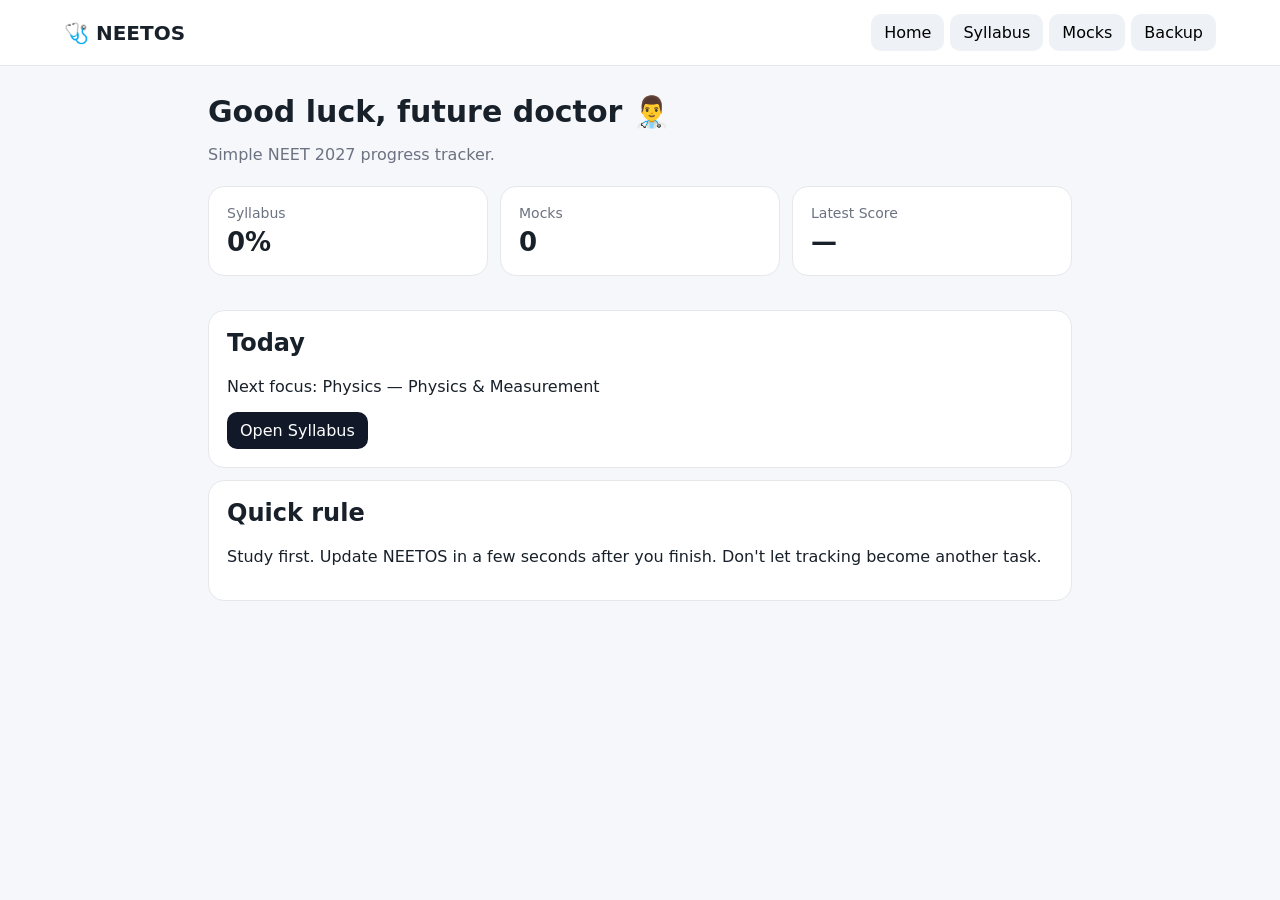
==== commit dc104b68: "Add files via upload" ====
--- a/index.html
+++ b/index.html
@@ -1,20 +1 @@
-<!doctype html><html lang="en"><head><meta charset="utf-8"><meta name="viewport" content="width=device-width,initial-scale=1"><title>NEETOS V4</title><link rel="stylesheet" href="style.css"></head><body>
-<header class="top"><div><b class="brand">NEETOS</b><div class="sub">NEET Command Center • V4</div></div><button id="theme" class="icon">☀️</button></header>
-<nav class="tabs"><button class="active" data-tab="home">Home</button><button data-tab="chapters">Chapters</button><button data-tab="classes">Live Classes</button><button data-tab="practice">DPP / PYQ / Module</button><button data-tab="mocks">Mocks</button><button data-tab="backup">Backup</button></nav>
-<main>
-<section id="home" class="page active"><div class="hero"><div><small>V4 • SMART TRACKER</small><h1 id="headline">Your preparation, one place.</h1><p id="next">Complete a few tasks to unlock smart priorities.</p></div><button class="primary" onclick="tab('chapters')">Open Tracker →</button></div>
-<div class="grid four"><div class="card stat"><span>Readiness</span><strong id="ready">0</strong><small>/100</small></div><div class="card stat"><span>Live classes</span><strong id="attended">0</strong><small>attended</small></div><div class="card stat"><span>Practice</span><strong id="practicePct">0%</strong><small>complete</small></div><div class="card stat"><span>Latest mock</span><strong id="score">—</strong><small>/720</small></div></div>
-<div class="grid two"><div class="card"><h2>🎯 Today's priorities</h2><div id="priorities" class="plan"></div></div><div class="card"><h2>📊 Overall pipeline</h2><div id="pipeline"></div></div></div>
-<div class="card"><h2>🔗 Automatic vs manual</h2><p class="hint">V4 keeps the workflow ready for official integrations. Until a platform exposes an authorised API/import, NEETOS cannot secretly read another app's private activity. Use one-tap marking or import your own exported data—never share passwords.</p></div></section>
-
-<section id="chapters" class="page"><div class="title"><small>CHAPTER ENGINE</small><h1>Lecture → DPP → Module → PYQ → Revision → Test</h1></div>
-<div class="card"><div class="row"><input id="search" placeholder="Search chapter…"><select id="subjectFilter"><option value="">All subjects</option><option>Physics</option><option>Chemistry</option><option>Biology</option></select><button class="secondary" onclick="addChapter()">+ Add chapter</button></div></div><div id="chapterList"></div></section>
-
-<section id="classes" class="page"><div class="title"><small>LIVE CLASS ONLY</small><h1>Live Class Attendance</h1></div><div class="card"><div class="formgrid"><label>Date<input id="cd" type="date"></label><label>Subject<input id="cs" placeholder="Physics"></label><label>Class / Topic<input id="ct" placeholder="Live lecture topic"></label><label>Duration (min)<input id="cm" type="number" min="1"></label></div><button class="primary dark" onclick="addClass()">Add live class</button><p class="hint">Only classes you explicitly add here are tracked. Mark attended/missed yourself.</p></div><div class="card"><h2>Class history</h2><div id="classList"></div></div></section>
-
-<section id="practice" class="page"><div class="title"><small>PRACTICE TRACKER</small><h1>DPP • PYQ • Module • Questions</h1></div><div class="card"><div class="formgrid"><label>Type<select id="pt"><option>DPP</option><option>PYQ</option><option>Module</option><option>Question Practice</option></select></label><label>Subject<input id="ps" placeholder="Chemistry"></label><label>Chapter<input id="pc" placeholder="Chemical Bonding"></label><label>Total questions<input id="pq" type="number" min="1"></label><label>Correct<input id="pco" type="number" min="0"></label><label>Date<input id="pd" type="date"></label></div><button class="primary dark" onclick="addPractice()">Save practice</button></div><div class="card"><h2>Practice history</h2><div id="practiceList"></div></div></section>
-
-<section id="mocks" class="page"><div class="title"><small>MOCK INTELLIGENCE</small><h1>Mock Results</h1></div><div class="card"><div class="formgrid"><label>Name<input id="mn" placeholder="Mock 01"></label><label>Date<input id="md" type="date"></label><label>Physics<input id="mp" type="number" max="180"></label><label>Chemistry<input id="mc" type="number" max="180"></label><label>Biology<input id="mb" type="number" max="360"></label><label>Correct<input id="mcr" type="number"></label><label>Wrong<input id="mwr" type="number"></label><label>Weak chapter<input id="mwk"></label></div><button class="primary dark" onclick="addMock()">Save mock</button></div><div class="card"><h2>Mock history</h2><div id="mockList"></div></div></section>
-
-<section id="backup" class="page"><div class="title"><small>DATA CONTROL</small><h1>Backup & Import</h1></div><div class="card"><h2>💾 Your data</h2><button class="primary dark" onclick="exportData()">Export NEETOS backup</button> <label class="filebtn">Restore backup<input id="restore" type="file" accept=".json"></label><div id="bstatus" class="status"></div></div><div class="card"><h2>📥 Import activity</h2><p class="hint">Import your own CSV/JSON export. This is the safe bridge for future official integrations.</p><input id="import" type="file" accept=".csv,.json"><div id="istatus" class="status"></div></div><div class="card"><h2>🧩 Integration-ready design</h2><p class="hint">When an authorised API is available, an adapter can map: live-class attendance → classes, DPP/PYQ/module results → practice, mock results → mocks. V4 itself does not bypass app security or scrape private accounts.</p></div></section>
-</main><footer>NEETOS V4 • Free-first • Mobile-first • Local by default</footer><script src="app.js"></script></body></html>+<!doctype html><html lang="en"><head><meta charset="UTF-8"><meta name="viewport" content="width=device-width,initial-scale=1"><title>NEETOS</title><link rel="stylesheet" href="style.css"></head><body><header><div class="brand">🩺 NEETOS</div><nav><button data-tab="home">Home</button><button data-tab="syllabus">Syllabus</button><button data-tab="mocks">Mocks</button><button data-tab="backup">Backup</button></nav></header><main><section id="home" class="tab active"><h1>Good luck, future doctor 👨‍⚕️</h1><p class="muted">Simple NEET 2027 progress tracker.</p><div class="cards"><div class="card"><span>Syllabus</span><b id="homeProgress">0%</b></div><div class="card"><span>Mocks</span><b id="mockCount">0</b></div><div class="card"><span>Latest Score</span><b id="latestScore">—</b></div></div><div class="panel"><h2>Today</h2><p id="todayText">Pick a chapter in Syllabus and start studying.</p><button class="primary" data-tab="syllabus">Open Syllabus</button></div><div class="panel"><h2>Quick rule</h2><p>Study first. Update NEETOS in a few seconds after you finish. Don't let tracking become another task.</p></div></section><section id="syllabus" class="tab"><div class="titleRow"><div><h1>Syllabus</h1><p class="muted">Tap a chapter to change its status.</p></div><select id="subjectFilter"><option>All</option><option>Physics</option><option>Chemistry</option><option>Biology</option></select></div><div id="chapters"></div></section><section id="mocks" class="tab"><h1>Mocks</h1><p class="muted">Bas score enter karo. No complicated analysis.</p><form id="mockForm" class="panel form"><input id="mockName" placeholder="Mock name" required><input id="mockDate" type="date" required><input id="p" type="number" min="0" max="180" placeholder="Physics / 180" required><input id="c" type="number" min="0" max="180" placeholder="Chemistry / 180" required><input id="b" type="number" min="0" max="360" placeholder="Biology / 360" required><button class="primary">Save Mock</button></form><div id="mocksList"></div></section><section id="backup" class="tab"><h1>Backup</h1><div class="panel"><p>Phone/browser change ho to data safe rakhne ke liye backup export kar lo.</p><button class="primary" id="export">Export Backup</button><label class="fileBtn">Import Backup<input id="import" type="file" accept=".json"></label><button id="reset" class="danger">Reset All Data</button></div></section></main><script src="app.js"></script></body></html>
--- a/style.css
+++ b/style.css
@@ -1,2 +1 @@
-*{box-sizing:border-box}body{margin:0;font-family:system-ui,-apple-system,Segoe UI,sans-serif;background:#f5f7fb;color:#172033}.top{height:70px;padding:12px 5%;display:flex;justify-content:space-between;align-items:center;background:#fff;border-bottom:1px solid #e5e9f0;position:sticky;top:0;z-index:5}.brand{font-size:25px;letter-spacing:1px}.sub{font-size:12px;color:#788298}.icon{border:1px solid #dfe4ec;background:#fff;border-radius:11px;padding:9px;cursor:pointer}.tabs{display:flex;gap:6px;padding:9px 5%;background:#fff;border-bottom:1px solid #e5e9f0;overflow:auto}.tabs button{border:0;background:transparent;padding:10px 13px;border-radius:9px;white-space:nowrap}.tabs .active{background:#172033;color:#fff}.page{display:none;max-width:1150px;margin:auto;padding:22px 5% 40px}.page.active{display:block}.hero{padding:24px;border-radius:20px;background:linear-gradient(135deg,#172033,#3d4b66);color:#fff;display:flex;justify-content:space-between;gap:20px;align-items:center;margin-bottom:16px}.hero h1{margin:6px 0;font-size:25px}.hero p{margin:0;opacity:.75}.grid{display:grid;gap:16px;margin-bottom:16px}.four{grid-template-columns:repeat(4,1fr)}.two{grid-template-columns:repeat(2,1fr)}.card{background:#fff;border:1px solid #e5e9f0;border-radius:16px;padding:18px;margin-bottom:16px;box-shadow:0 4px 15px #14213d0a}.stat span{font-size:12px;color:#788298}.stat strong{font-size:28px;display:inline-block;margin-top:6px}.stat small{color:#8993a6;margin-left:4px}.card h2{font-size:17px;margin:0 0 13px}.primary,.secondary,.filebtn{border:0;border-radius:10px;padding:10px 14px;font-weight:750;cursor:pointer}.primary{background:#fff;color:#172033}.dark{background:#172033;color:#fff}.secondary{background:#eef1f6;color:#172033}.row{display:flex;gap:10px;align-items:center}.row input{flex:1}.formgrid{display:grid;grid-template-columns:repeat(3,1fr);gap:12px;margin-bottom:14px}.formgrid label,.card>label{font-size:12px;font-weight:700;color:#667188}.card input,.card select{display:block;width:100%;margin-top:5px;border:1px solid #dce2eb;border-radius:9px;padding:10px;background:#fff;color:#172033}.plan{line-height:1.7;background:#f1f4f8;border-radius:12px;padding:14px}.track{height:9px;background:#edf0f4;border-radius:99px;overflow:hidden}.fill{height:100%;background:#172033}.pipe{margin:10px 0}.pipehead{display:flex;justify-content:space-between;font-size:12px;margin-bottom:5px}.title small{letter-spacing:1.4px;font-weight:800;color:#7a8498}.title h1{margin:4px 0 17px;font-size:25px}.chapter{margin-bottom:12px}.chaptertop{display:flex;justify-content:space-between;gap:10px;align-items:center}.steps{display:grid;grid-template-columns:repeat(6,1fr);gap:6px;margin-top:10px}.step{padding:9px 4px;border-radius:9px;background:#f0f2f6;text-align:center;font-size:11px;cursor:pointer}.step.done{background:#172033;color:#fff}.step span{display:block;font-size:15px}.badge{font-size:11px;background:#eef1f6;padding:5px 8px;border-radius:999px}.listitem{padding:13px 0;border-bottom:1px solid #edf0f4}.listitem:last-child{border:0}.hint,.status{font-size:12px;color:#788298;line-height:1.5}.filebtn{background:#172033;color:#fff;display:inline-block;margin-left:7px}.filebtn input{display:none}footer{text-align:center;padding:25px;color:#929bad;font-size:11px}@media(max-width:800px){.four{grid-template-columns:repeat(2,1fr)}.two{grid-template-columns:1fr}.formgrid{grid-template-columns:repeat(2,1fr)}.steps{grid-template-columns:repeat(3,1fr)}.hero{flex-direction:column;align-items:flex-start}}@media(max-width:520px){.page{padding:16px 4% 30px}.formgrid{grid-template-columns:1fr}.row{flex-wrap:wrap}.steps{grid-template-columns:repeat(2,1fr)}.hero{padding:18px}.hero h1{font-size:21px}}
-body.dark{background:#101521;color:#e9edf5}body.dark .top,body.dark .tabs,body.dark .card,body.dark input,body.dark select,body.dark .icon{background:#171d2b;color:#e9edf5;border-color:#293246}body.dark .tabs .active{background:#e9edf5;color:#101521}body.dark .secondary,body.dark .plan,.dark body{background:#222a3b;color:#e9edf5}body.dark .step,body.dark .badge{background:#252e40;color:#e9edf5}body.dark .step.done{background:#e9edf5;color:#101521}body.dark .track{background:#2b3446}body.dark .fill{background:#e9edf5}+*{box-sizing:border-box}body{margin:0;font-family:system-ui,-apple-system,Segoe UI,sans-serif;background:#f5f7fb;color:#18202a}header{position:sticky;top:0;background:#fff;border-bottom:1px solid #e5e7eb;display:flex;justify-content:space-between;align-items:center;padding:14px 5%;z-index:2}.brand{font-weight:800;font-size:20px}nav{display:flex;gap:6px;overflow:auto}button,select,input{font:inherit}button{border:0;background:#eef1f5;padding:9px 13px;border-radius:10px;cursor:pointer}button.primary{background:#111827;color:white}.danger{background:#fee2e2!important;color:#991b1b}.fileBtn{display:inline-block;background:#eef1f5;padding:9px 13px;border-radius:10px;cursor:pointer;margin-left:6px}.fileBtn input{display:none}main{max-width:900px;margin:auto;padding:28px 18px}.tab{display:none}.tab.active{display:block}h1{margin:0 0 6px;font-size:30px}h2{margin-top:0}.muted{color:#6b7280}.cards{display:grid;grid-template-columns:repeat(3,1fr);gap:12px;margin:22px 0}.card,.panel,.chapter,.mock{background:#fff;border:1px solid #e5e7eb;border-radius:16px;padding:18px;margin-bottom:12px}.card span{display:block;color:#6b7280;font-size:14px}.card b{font-size:26px;display:block;margin-top:6px}.titleRow{display:flex;justify-content:space-between;gap:10px;align-items:center;margin-bottom:18px}.chapter{display:flex;justify-content:space-between;align-items:center;gap:10px}.chapter.done{opacity:.65}.chapter.done .name{text-decoration:line-through}.tag{font-size:12px;color:#6b7280}.form{display:grid;grid-template-columns:1fr 1fr;gap:10px}.form input{padding:11px;border:1px solid #d1d5db;border-radius:10px}.form button{grid-column:1/-1}.mock b{font-size:22px}.mock small{color:#6b7280}@media(max-width:600px){.cards{grid-template-columns:1fr 1fr}.card:last-child{grid-column:1/-1}.form{grid-template-columns:1fr}.titleRow{align-items:flex-start;flex-direction:column}nav button{padding:8px 10px}}
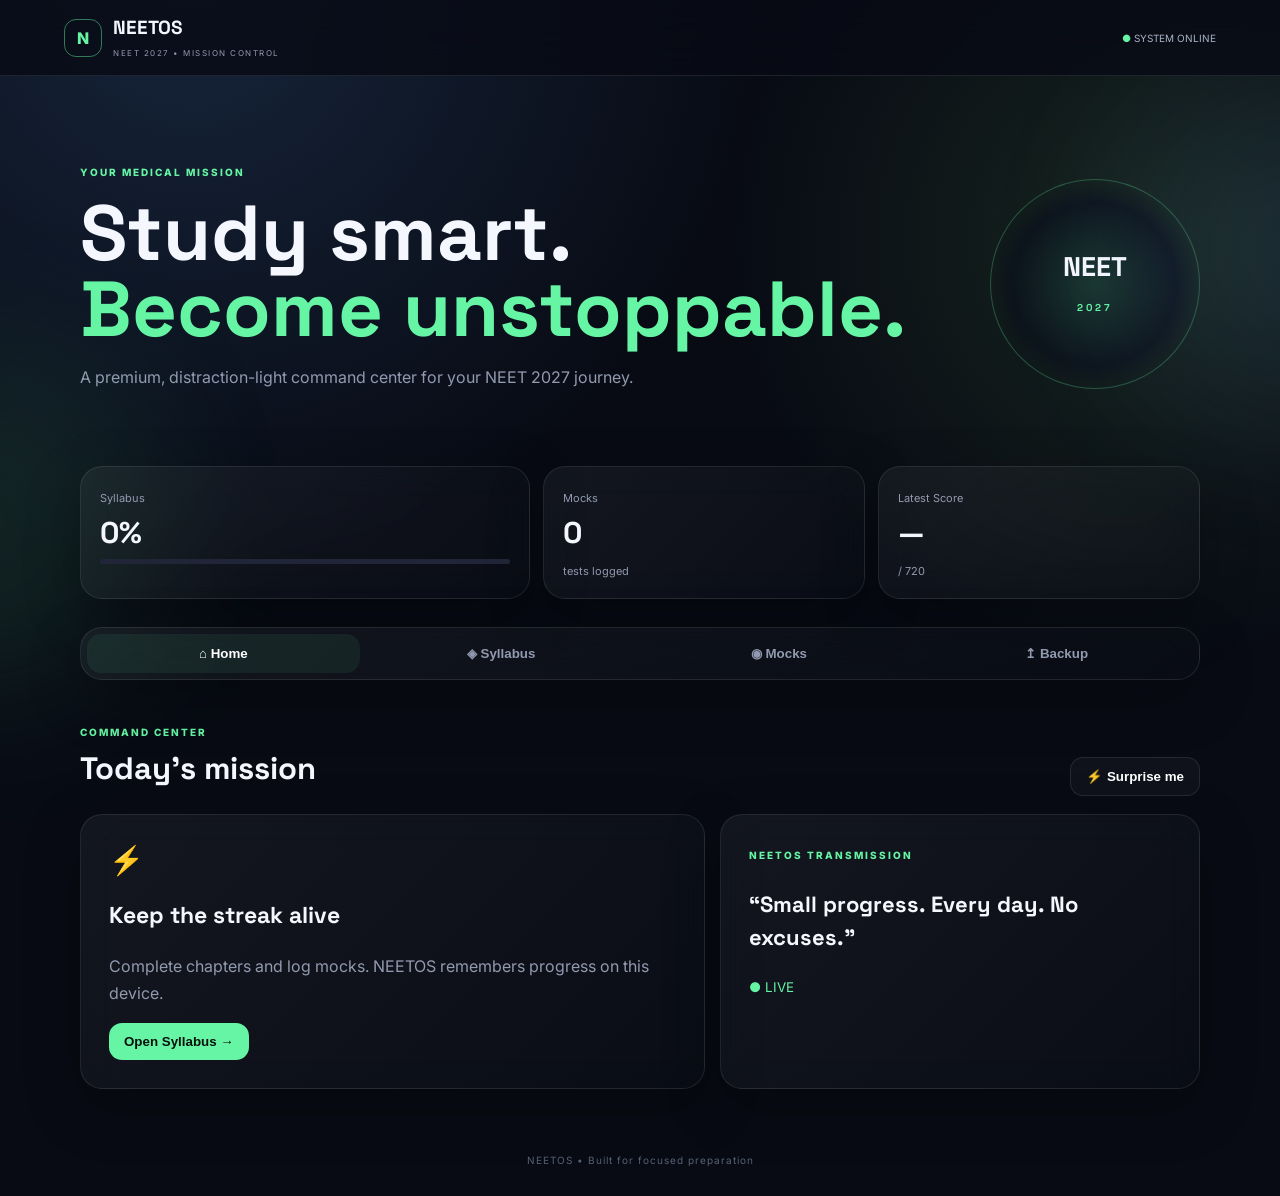
==== commit 9c2744b1: "Add files via upload" ====
--- a/index.html
+++ b/index.html
@@ -1 +1,10 @@
-<!doctype html><html lang="en"><head><meta charset="UTF-8"><meta name="viewport" content="width=device-width,initial-scale=1"><title>NEETOS</title><link rel="stylesheet" href="style.css"></head><body><header><div class="brand">🩺 NEETOS</div><nav><button data-tab="home">Home</button><button data-tab="syllabus">Syllabus</button><button data-tab="mocks">Mocks</button><button data-tab="backup">Backup</button></nav></header><main><section id="home" class="tab active"><h1>Good luck, future doctor 👨‍⚕️</h1><p class="muted">Simple NEET 2027 progress tracker.</p><div class="cards"><div class="card"><span>Syllabus</span><b id="homeProgress">0%</b></div><div class="card"><span>Mocks</span><b id="mockCount">0</b></div><div class="card"><span>Latest Score</span><b id="latestScore">—</b></div></div><div class="panel"><h2>Today</h2><p id="todayText">Pick a chapter in Syllabus and start studying.</p><button class="primary" data-tab="syllabus">Open Syllabus</button></div><div class="panel"><h2>Quick rule</h2><p>Study first. Update NEETOS in a few seconds after you finish. Don't let tracking become another task.</p></div></section><section id="syllabus" class="tab"><div class="titleRow"><div><h1>Syllabus</h1><p class="muted">Tap a chapter to change its status.</p></div><select id="subjectFilter"><option>All</option><option>Physics</option><option>Chemistry</option><option>Biology</option></select></div><div id="chapters"></div></section><section id="mocks" class="tab"><h1>Mocks</h1><p class="muted">Bas score enter karo. No complicated analysis.</p><form id="mockForm" class="panel form"><input id="mockName" placeholder="Mock name" required><input id="mockDate" type="date" required><input id="p" type="number" min="0" max="180" placeholder="Physics / 180" required><input id="c" type="number" min="0" max="180" placeholder="Chemistry / 180" required><input id="b" type="number" min="0" max="360" placeholder="Biology / 360" required><button class="primary">Save Mock</button></form><div id="mocksList"></div></section><section id="backup" class="tab"><h1>Backup</h1><div class="panel"><p>Phone/browser change ho to data safe rakhne ke liye backup export kar lo.</p><button class="primary" id="export">Export Backup</button><label class="fileBtn">Import Backup<input id="import" type="file" accept=".json"></label><button id="reset" class="danger">Reset All Data</button></div></section></main><script src="app.js"></script></body></html>+<!doctype html><html lang="en"><head><meta charset="utf-8"><meta name="viewport" content="width=device-width,initial-scale=1"><meta name="theme-color" content="#080b14"><link rel="manifest" href="manifest.json"><link rel="icon" href="favicon.png"><title>NEETOS — NEET 2027</title><link rel="stylesheet" href="style.css"></head><body>
+<div class="ambient a1"></div><div class="ambient a2"></div><header class="topbar"><div class="brand"><div class="brandMark">N</div><div><b>NEETOS</b><small>NEET 2027 • MISSION CONTROL</small></div></div><div class="status">● SYSTEM ONLINE</div></header>
+<main><section class="hero"><div><span class="eyebrow">YOUR MEDICAL MISSION</span><h1>Study smart.<br><em>Become unstoppable.</em></h1><p>A premium, distraction-light command center for your NEET 2027 journey.</p></div><div class="orb"><div>NEET<br><small>2027</small></div></div></section>
+<section class="stats"><div class="glass stat"><span>Syllabus</span><strong id="pct">0%</strong><div class="bar"><i id="bar"></i></div></div><div class="glass stat"><span>Mocks</span><strong id="mc">0</strong><small>tests logged</small></div><div class="glass stat"><span>Latest Score</span><strong id="ls">—</strong><small>/ 720</small></div></section>
+<nav class="tabs glass"><button class="active" data-p="home">⌂ Home</button><button data-p="syllabus">◈ Syllabus</button><button data-p="mocks">◉ Mocks</button><button data-p="backup">↥ Backup</button></nav>
+<section id="home" class="page active"><div class="head"><div><span class="eyebrow">COMMAND CENTER</span><h2>Today’s mission</h2></div><button id="surprise" class="mini">⚡ Surprise me</button></div><div class="cards"><div class="glass card"><div class="bigicon">⚡</div><h3>Keep the streak alive</h3><p>Complete chapters and log mocks. NEETOS remembers progress on this device.</p><button class="primary" data-go="syllabus">Open Syllabus →</button></div><div class="glass card quote"><span class="eyebrow">NEETOS TRANSMISSION</span><h3 id="quote">“Small progress. Every day. No excuses.”</h3><small>● LIVE</small></div></div></section>
+<section id="syllabus" class="page"><div class="head"><div><span class="eyebrow">PROGRESS MAP</span><h2>Syllabus</h2></div></div><div id="subjects"></div></section>
+<section id="mocks" class="page"><div class="head"><div><span class="eyebrow">PERFORMANCE LAB</span><h2>Mock tests</h2></div></div><form id="form" class="glass form"><input id="name" placeholder="Mock name" required><input id="date" type="date" required><div class="scores"><input id="p" type="number" min="0" max="180" placeholder="Physics /180" required><input id="c" type="number" min="0" max="180" placeholder="Chemistry /180" required><input id="b" type="number" min="0" max="360" placeholder="Biology /360" required></div><button class="primary">Save Mock ✦</button></form><div id="list"></div></section>
+<section id="backup" class="page"><div class="head"><div><span class="eyebrow">DATA VAULT</span><h2>Backup</h2></div></div><div class="glass card"><p>Your progress stays in this browser. Export it before changing devices.</p><div class="actions"><button class="primary" id="export">Export Backup</button><label class="secondary">Import Backup<input id="import" type="file" accept=".json" hidden></label><button class="danger" id="reset">Reset</button></div></div></section></main>
+<div id="scene"></div><div id="toast"></div><footer>NEETOS • Built for focused preparation</footer><script src="app.js"></script></body></html>
--- a/style.css
+++ b/style.css
@@ -1 +1 @@
-*{box-sizing:border-box}body{margin:0;font-family:system-ui,-apple-system,Segoe UI,sans-serif;background:#f5f7fb;color:#18202a}header{position:sticky;top:0;background:#fff;border-bottom:1px solid #e5e7eb;display:flex;justify-content:space-between;align-items:center;padding:14px 5%;z-index:2}.brand{font-weight:800;font-size:20px}nav{display:flex;gap:6px;overflow:auto}button,select,input{font:inherit}button{border:0;background:#eef1f5;padding:9px 13px;border-radius:10px;cursor:pointer}button.primary{background:#111827;color:white}.danger{background:#fee2e2!important;color:#991b1b}.fileBtn{display:inline-block;background:#eef1f5;padding:9px 13px;border-radius:10px;cursor:pointer;margin-left:6px}.fileBtn input{display:none}main{max-width:900px;margin:auto;padding:28px 18px}.tab{display:none}.tab.active{display:block}h1{margin:0 0 6px;font-size:30px}h2{margin-top:0}.muted{color:#6b7280}.cards{display:grid;grid-template-columns:repeat(3,1fr);gap:12px;margin:22px 0}.card,.panel,.chapter,.mock{background:#fff;border:1px solid #e5e7eb;border-radius:16px;padding:18px;margin-bottom:12px}.card span{display:block;color:#6b7280;font-size:14px}.card b{font-size:26px;display:block;margin-top:6px}.titleRow{display:flex;justify-content:space-between;gap:10px;align-items:center;margin-bottom:18px}.chapter{display:flex;justify-content:space-between;align-items:center;gap:10px}.chapter.done{opacity:.65}.chapter.done .name{text-decoration:line-through}.tag{font-size:12px;color:#6b7280}.form{display:grid;grid-template-columns:1fr 1fr;gap:10px}.form input{padding:11px;border:1px solid #d1d5db;border-radius:10px}.form button{grid-column:1/-1}.mock b{font-size:22px}.mock small{color:#6b7280}@media(max-width:600px){.cards{grid-template-columns:1fr 1fr}.card:last-child{grid-column:1/-1}.form{grid-template-columns:1fr}.titleRow{align-items:flex-start;flex-direction:column}nav button{padding:8px 10px}}+@import url('https://fonts.googleapis.com/css2?family=Inter:wght@400;600;700;800&family=Space+Grotesk:wght@500;700&display=swap');:root{--bg:#080b14;--text:#f5f7ff;--muted:#929ab0;--line:#ffffff18;--green:#65f5a4;--blue:#6aa7ff}*{box-sizing:border-box}body{margin:0;background:radial-gradient(circle at 15% 0,#16243a,transparent 35%),radial-gradient(circle at 90% 20%,#17251e,transparent 28%),var(--bg);color:var(--text);font-family:Inter,sans-serif;min-height:100vh;overflow-x:hidden}.ambient{position:fixed;width:320px;height:320px;border-radius:50%;filter:blur(90px);opacity:.12;pointer-events:none}.a1{background:var(--green);left:-180px;top:40%}.a2{background:var(--blue);right:-180px;top:10%}.topbar{height:76px;padding:0 5%;display:flex;justify-content:space-between;align-items:center;position:sticky;top:0;z-index:10;background:#080b14cc;backdrop-filter:blur(18px);border-bottom:1px solid var(--line)}.brand{display:flex;gap:11px;align-items:center}.brandMark{width:38px;height:38px;border:1px solid #65f5a477;border-radius:12px;display:grid;place-items:center;color:var(--green);font-weight:800}.brand b{font:700 19px 'Space Grotesk';display:block}.brand small{font-size:8px;color:var(--muted);letter-spacing:1.5px}.status{font-size:10px;color:#aab3c8}.status:first-letter{color:var(--green)}main{width:min(1120px,92%);margin:auto}.hero{min-height:390px;display:flex;align-items:center;justify-content:space-between;gap:30px;padding:60px 0 35px}.eyebrow{font-size:10px;letter-spacing:2px;color:var(--green);font-weight:800}.hero h1{font:700 clamp(44px,7vw,78px)/.98 'Space Grotesk';margin:15px 0}.hero h1 em{font-style:normal;color:var(--green)}.hero p{color:var(--muted);line-height:1.7;max-width:560px}.orb{width:210px;height:210px;border-radius:50%;display:grid;place-items:center;text-align:center;font:700 27px 'Space Grotesk';background:radial-gradient(circle,#19362e,#0d141c 55%,transparent 70%);border:1px solid #65f5a444;animation:float 4s ease-in-out infinite}.orb small{font-size:10px;color:var(--green);letter-spacing:3px}.glass{background:linear-gradient(135deg,#ffffff0d,#ffffff03);border:1px solid var(--line);box-shadow:0 18px 55px #0004;backdrop-filter:blur(18px);border-radius:22px}.stats{display:grid;grid-template-columns:1.4fr 1fr 1fr;gap:13px}.stat{padding:19px}.stat span,.stat small{color:var(--muted);font-size:11px}.stat strong{display:block;font:700 30px 'Space Grotesk';margin:7px 0}.bar{height:5px;background:#202638;border-radius:9px;overflow:hidden}.bar i{display:block;height:100%;width:0;background:var(--green);box-shadow:0 0 14px var(--green);transition:width .6s}.tabs{display:flex;gap:5px;padding:6px;margin:28px 0 40px;position:sticky;top:86px;z-index:8}.tabs button{flex:1;border:0;background:transparent;color:var(--muted);padding:12px;border-radius:14px;font-weight:700}.tabs button.active{background:#65f5a412;color:#fff}.page{display:none;animation:in .3s ease}.page.active{display:block}.head{display:flex;justify-content:space-between;align-items:end;margin-bottom:18px}.head h2{font:700 31px 'Space Grotesk';margin:8px 0}.cards{display:grid;grid-template-columns:1.3fr 1fr;gap:15px}.card{padding:28px;min-height:220px}.card h3{font:700 23px 'Space Grotesk'}.card p{color:var(--muted);line-height:1.7}.bigicon{font-size:28px}.primary,.mini,.secondary,.danger{border-radius:13px;padding:11px 15px;cursor:pointer;font-weight:700}.primary{border:0;background:var(--green);color:#07110c}.mini,.secondary{border:1px solid var(--line);background:#ffffff08;color:#fff}.danger{border:1px solid #ff718022;background:#ff71800a;color:#ff9ba6}.quote h3{font-size:22px;line-height:1.5;margin-top:25px}.quote small{color:var(--green)}#subjects{display:grid;gap:15px}.subject{padding:19px}.subjectTop{display:flex;justify-content:space-between}.subject h3{margin:0;font:700 19px 'Space Grotesk'}.subjectPct{color:var(--green)}.chapters{display:grid;grid-template-columns:repeat(auto-fit,minmax(180px,1fr));gap:8px;margin-top:15px}.chapter{padding:12px;border:1px solid var(--line);border-radius:12px;background:#0002;color:#aab2c5;text-align:left}.chapter.done{background:var(--green);color:#07110c;font-weight:800}.form{padding:20px;display:grid;gap:10px}.form input{padding:13px;border:1px solid var(--line);background:#0c111d;color:#fff;border-radius:12px}.scores{display:grid;grid-template-columns:repeat(3,1fr);gap:10px}#list{display:grid;gap:10px;margin-top:15px}.mock{padding:16px;display:flex;justify-content:space-between;align-items:center}.total{color:var(--green);font:700 24px 'Space Grotesk'}.actions{display:flex;gap:10px;flex-wrap:wrap}#toast{position:fixed;bottom:28px;left:50%;transform:translate(-50%,20px);opacity:0;background:#eafff2;color:#07110c;padding:12px 16px;border-radius:13px;font-weight:800;z-index:50;transition:.3s}#toast.show{opacity:1;transform:translate(-50%,0)}#scene{position:fixed;inset:0;pointer-events:none;z-index:30;overflow:hidden}.heroMini{position:absolute;font-size:42px;animation:run 3.4s ease forwards;filter:drop-shadow(0 5px 10px #0008)}.heroMini span{display:block;font-size:9px;text-align:center;background:#080b14dd;border-radius:7px;padding:3px;color:#fff}@keyframes run{0%{opacity:0;transform:translate(-100px,40px) scale(.7)}12%{opacity:1}55%{transform:translate(42vw,-5vh) scale(1)}85%{opacity:1}100%{opacity:0;transform:translate(110vw,15vh) scale(.8)}}@keyframes float{50%{transform:translateY(-8px)}}@keyframes in{from{opacity:0;transform:translateY(7px)}to{opacity:1}}footer{text-align:center;color:#596277;font-size:10px;letter-spacing:1px;padding:65px 0 30px}@media(max-width:700px){.hero{min-height:340px;padding-top:40px}.orb{width:125px;height:125px;font-size:18px}.stats{grid-template-columns:1fr 1fr}.stats .stat:first-child{grid-column:1/-1}.cards{grid-template-columns:1fr}.scores{grid-template-columns:1fr}.hero h1{font-size:43px}.status{display:none}.tabs button{font-size:11px}}
